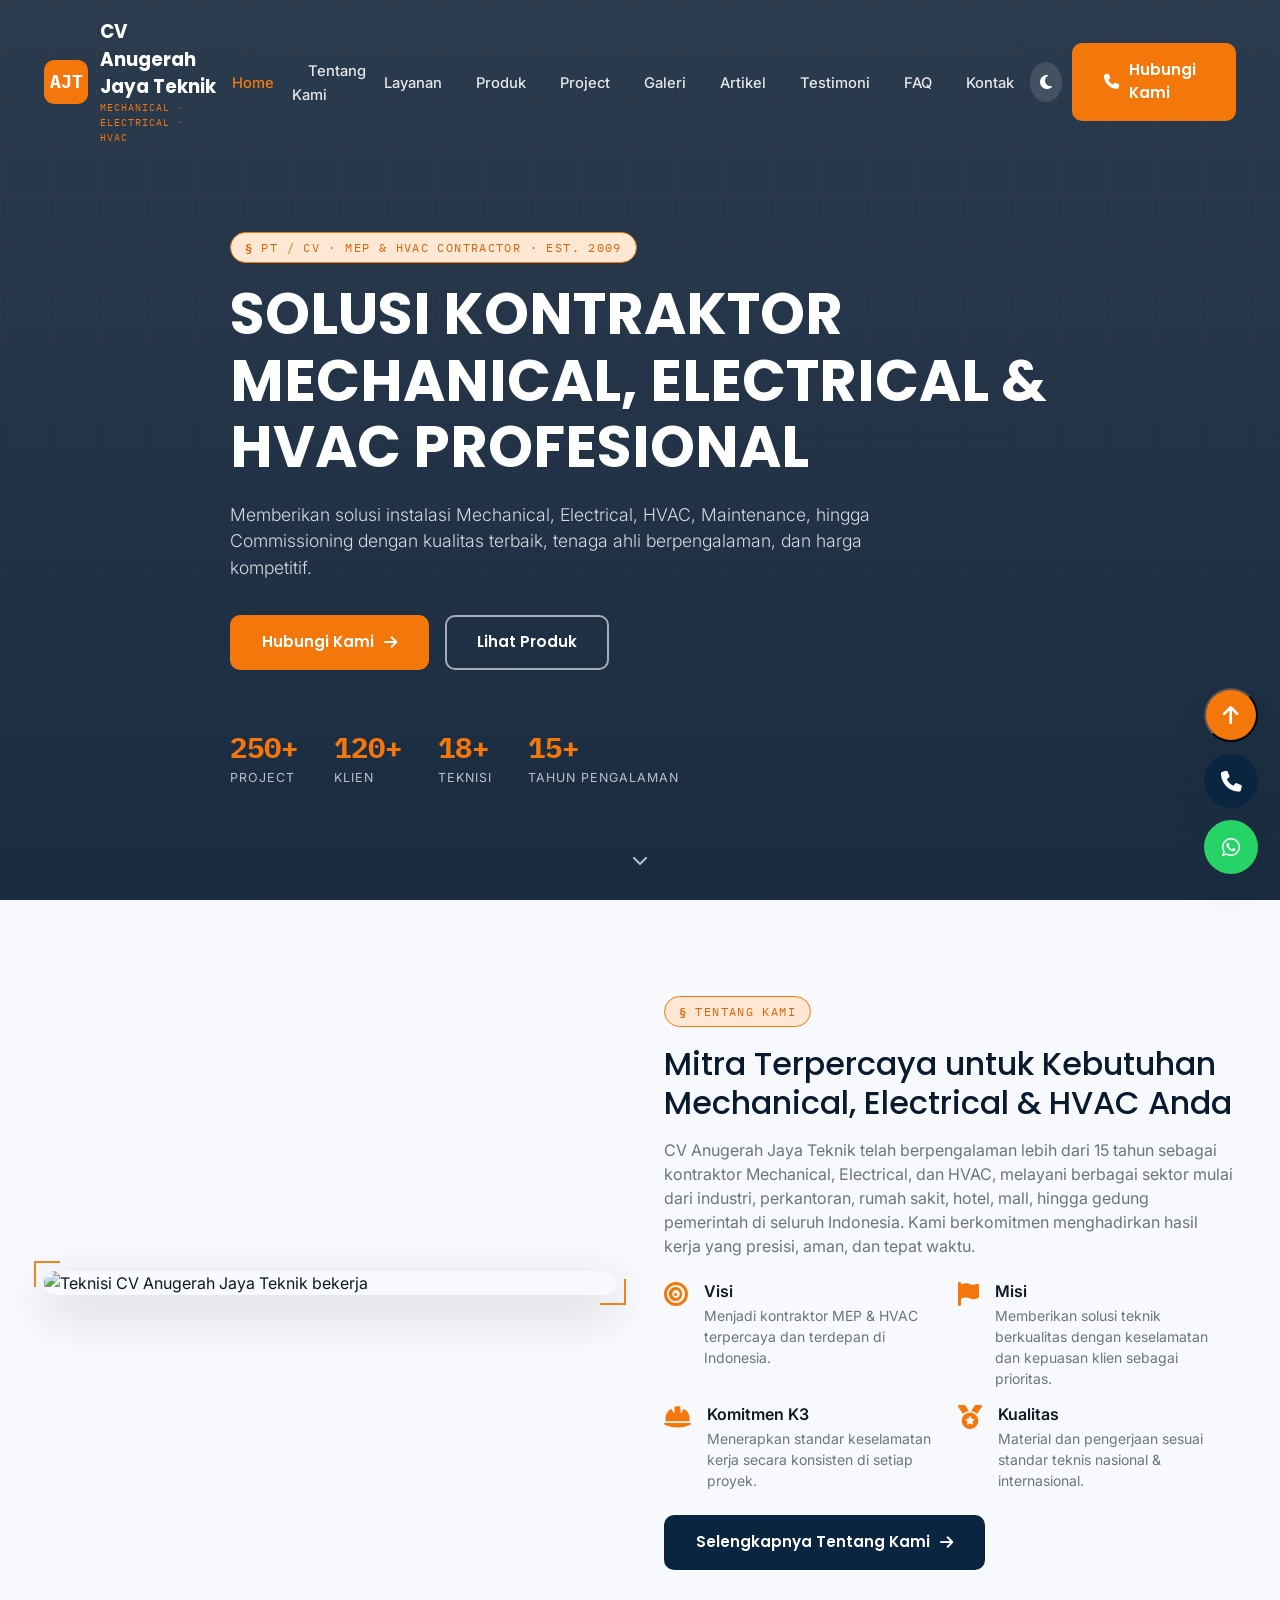
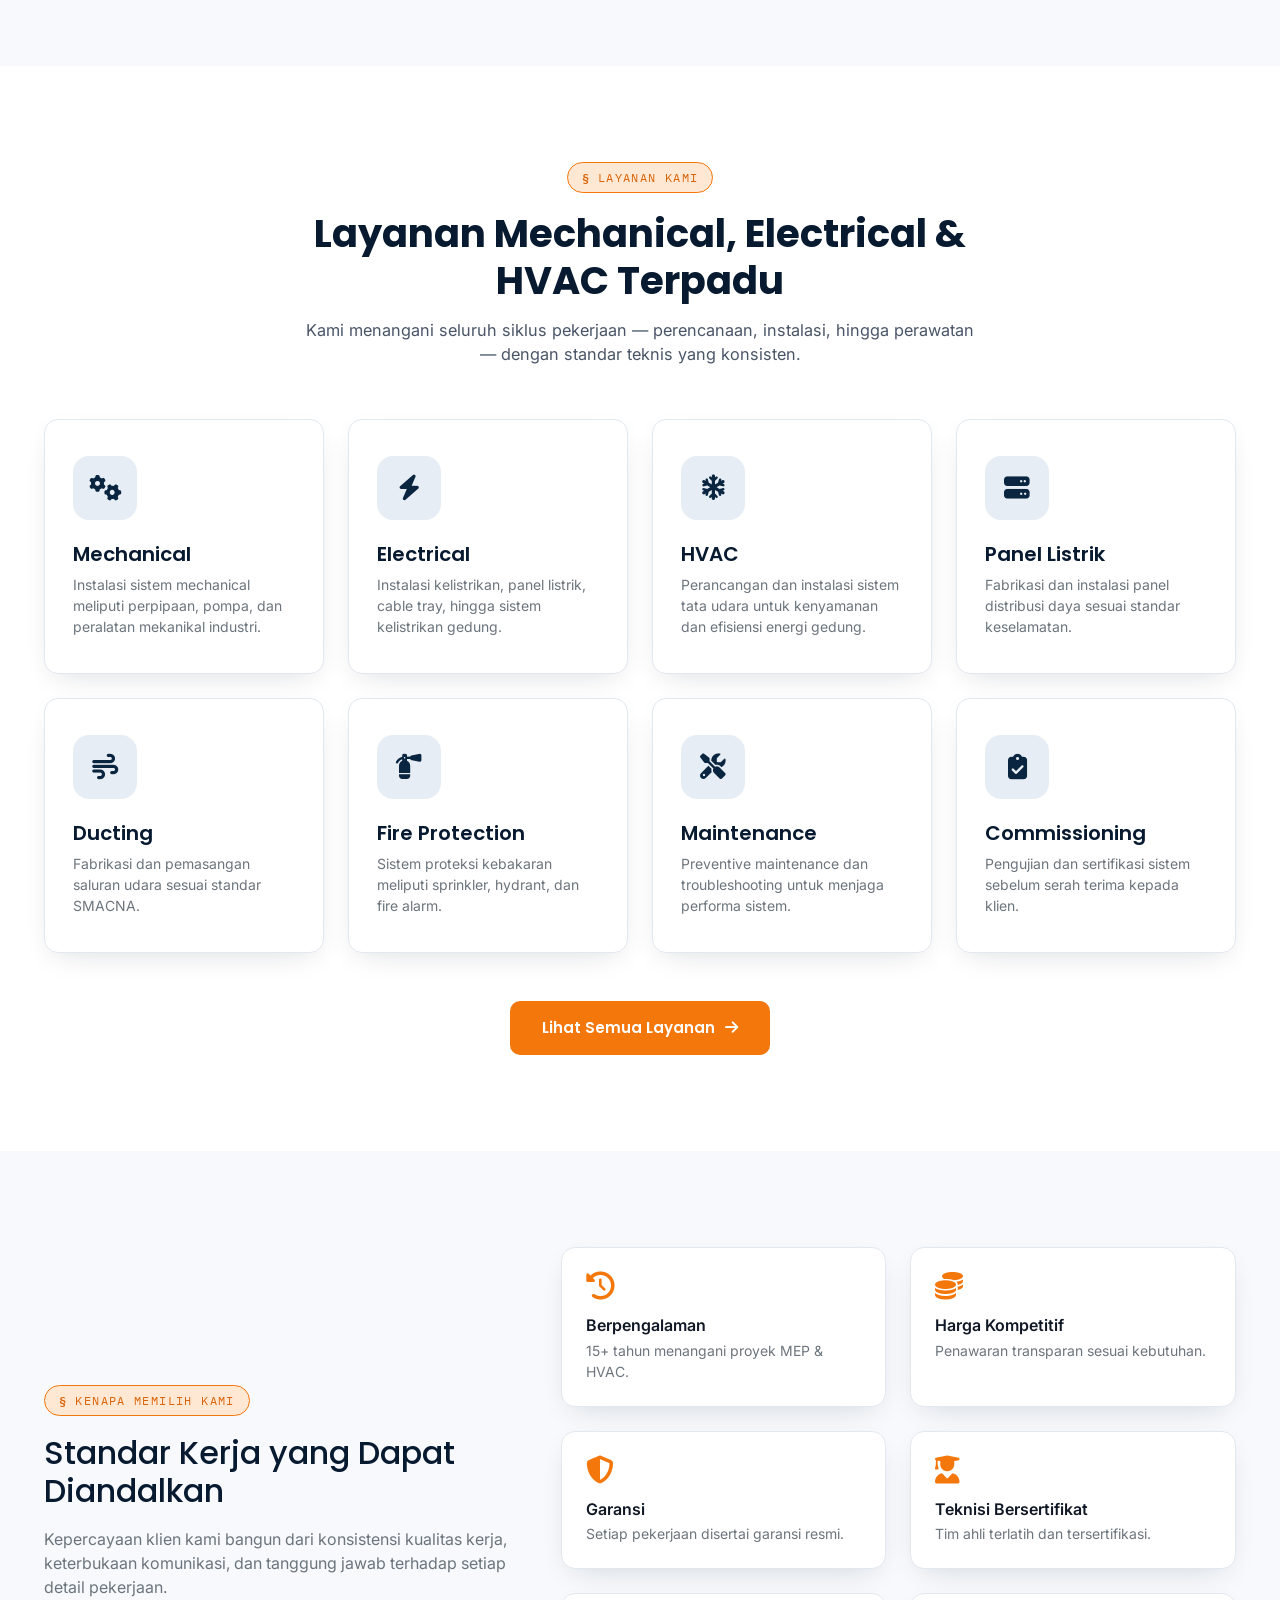
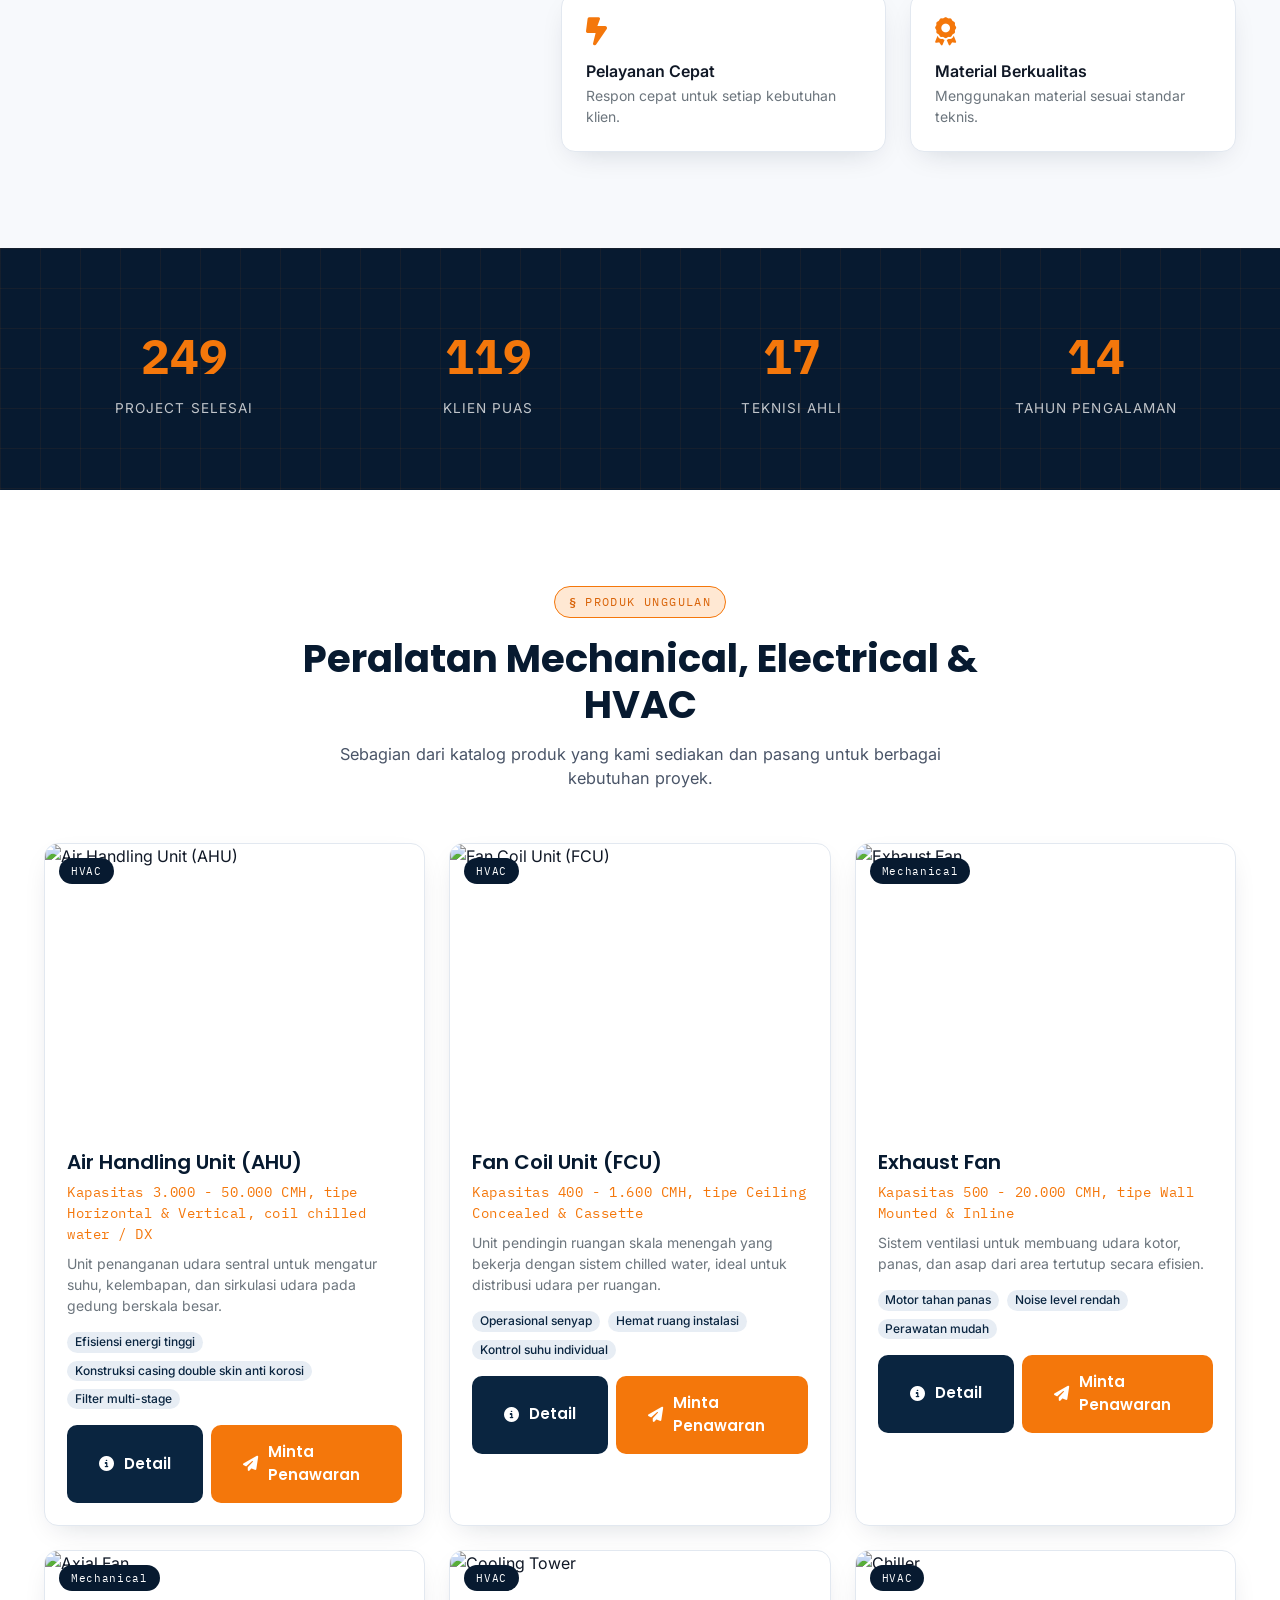
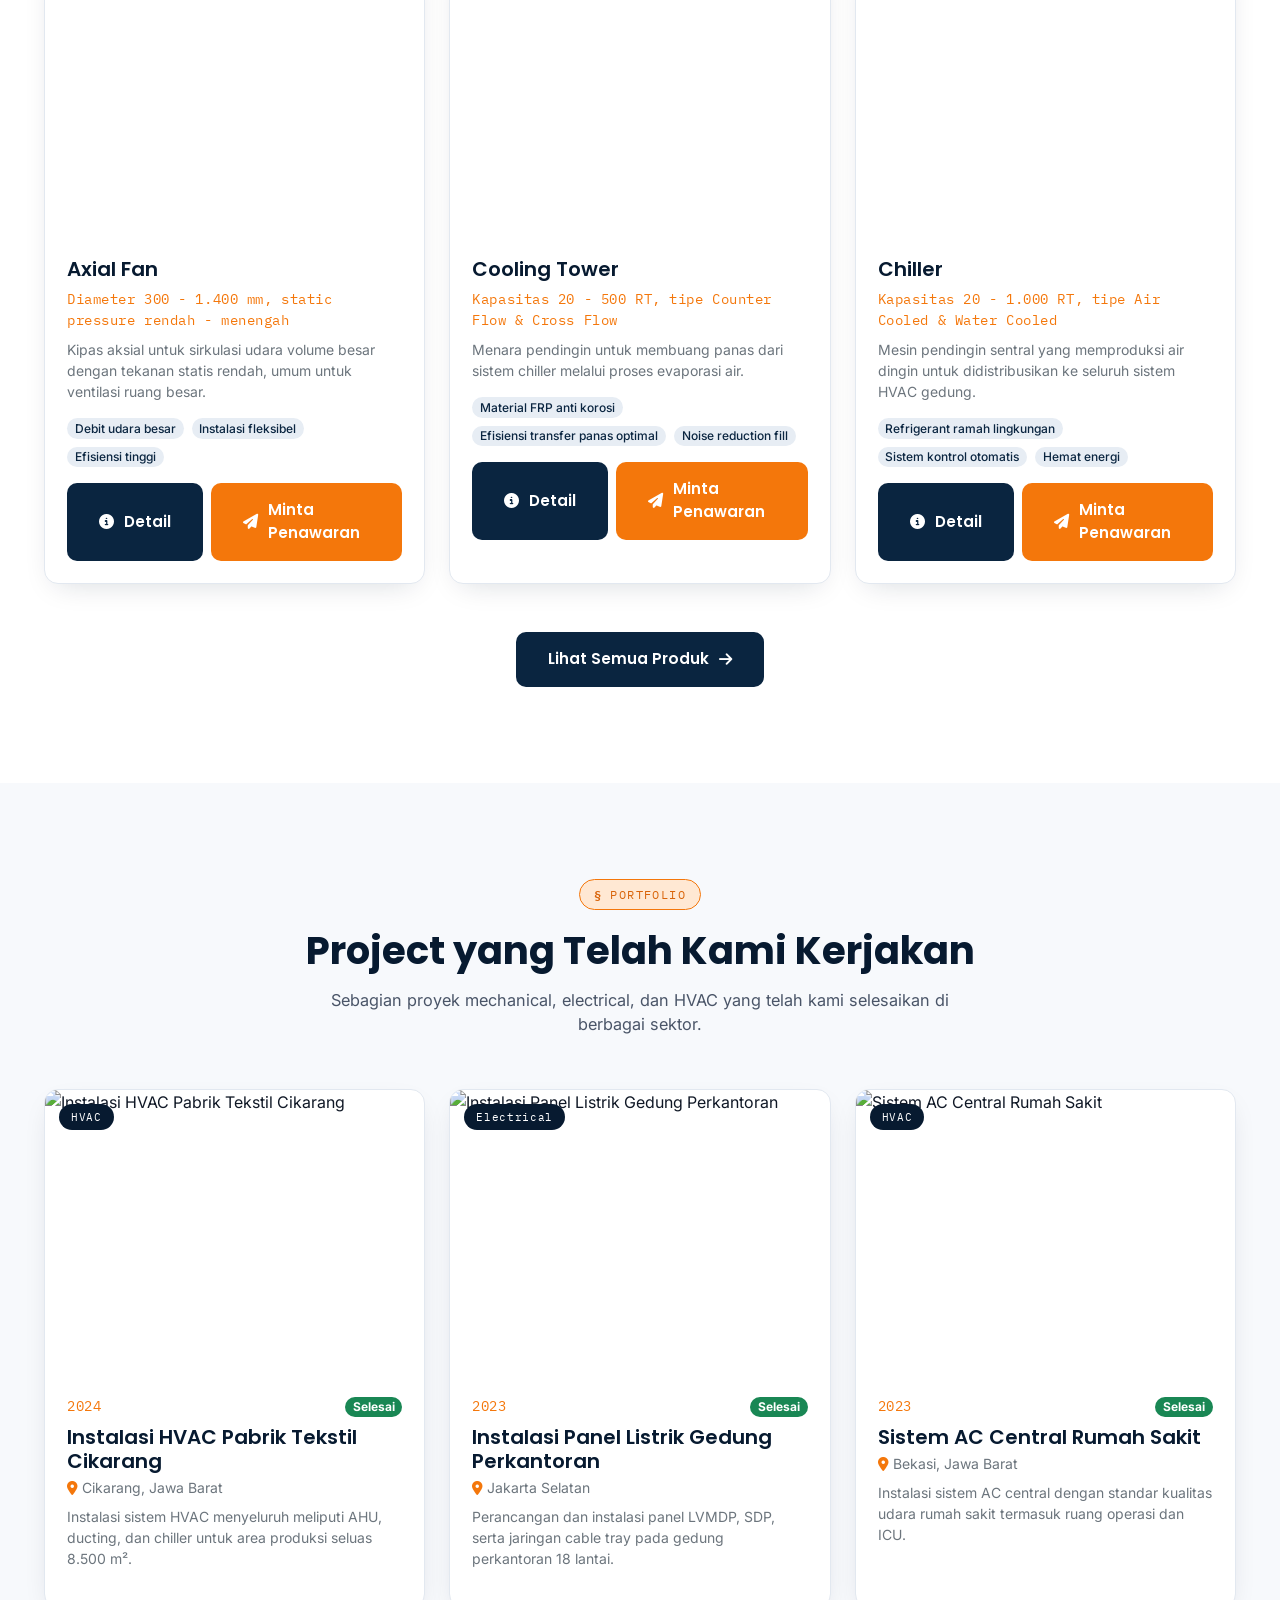
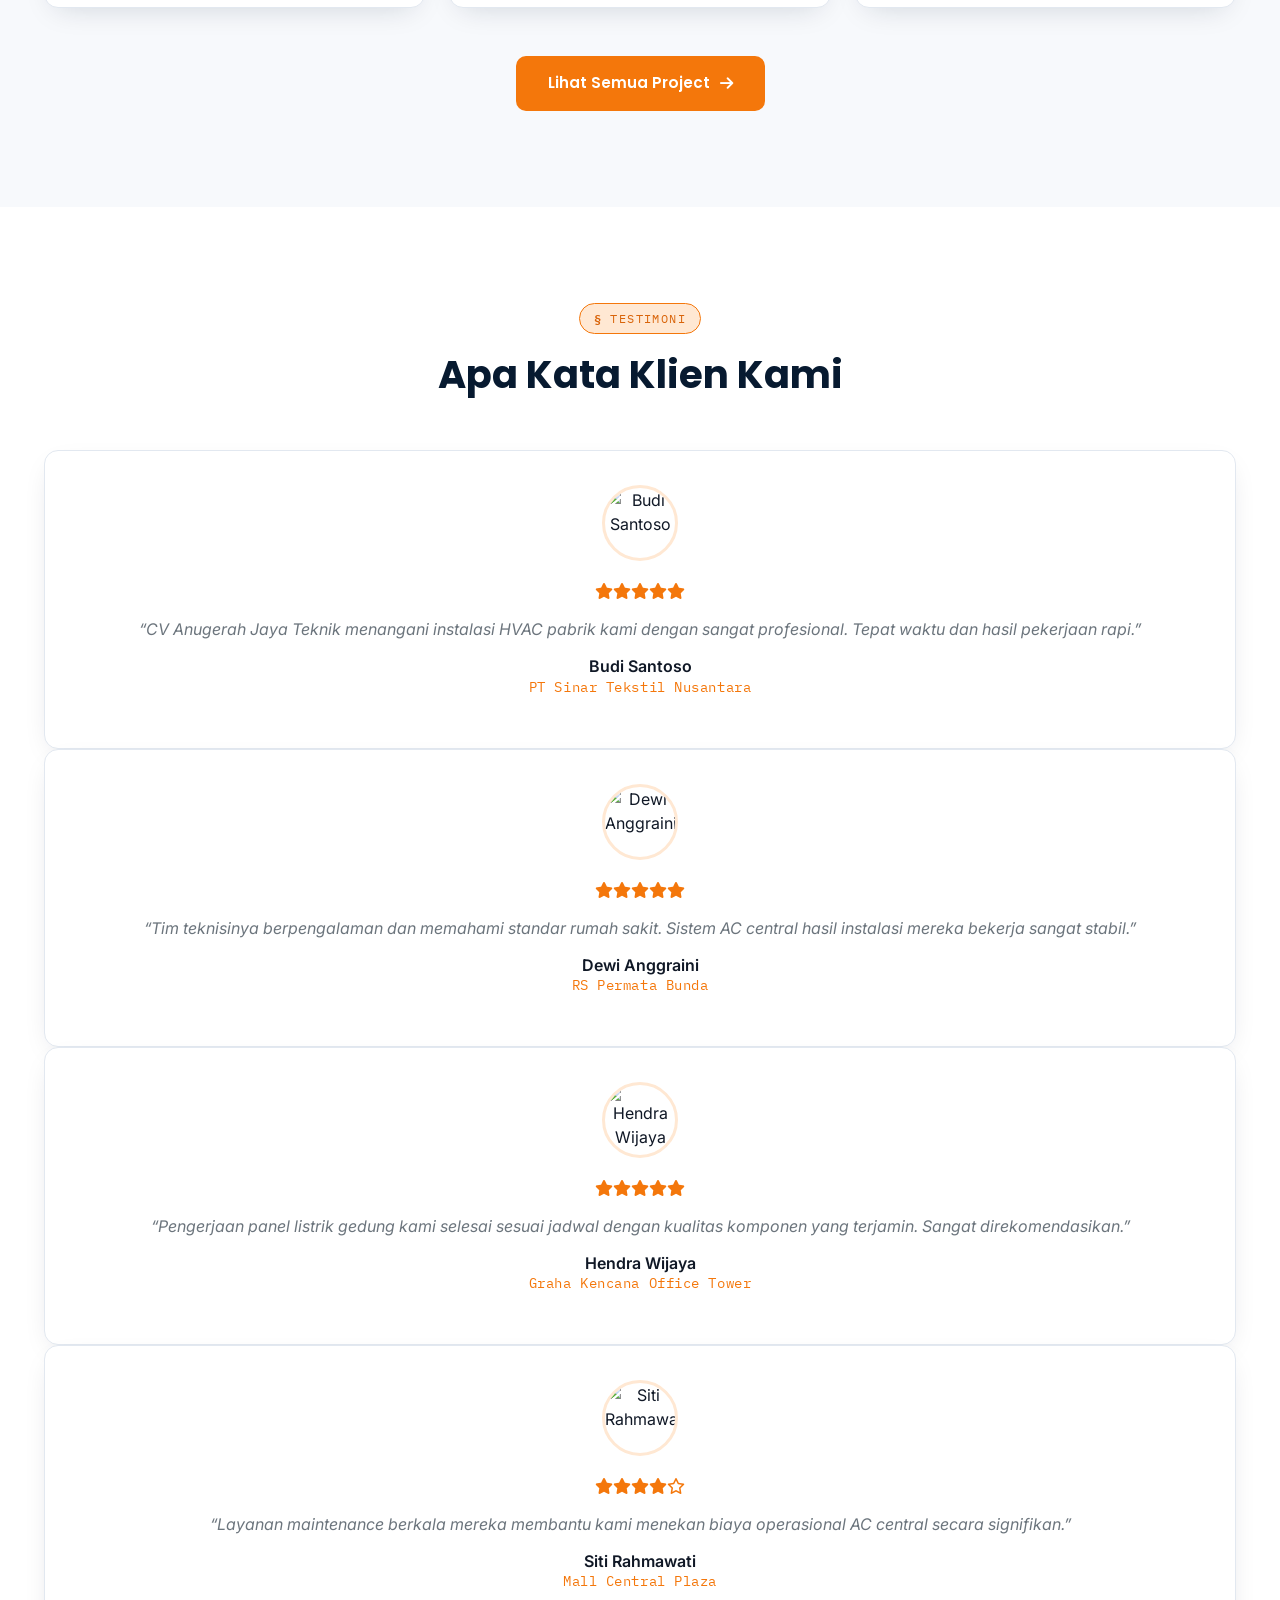
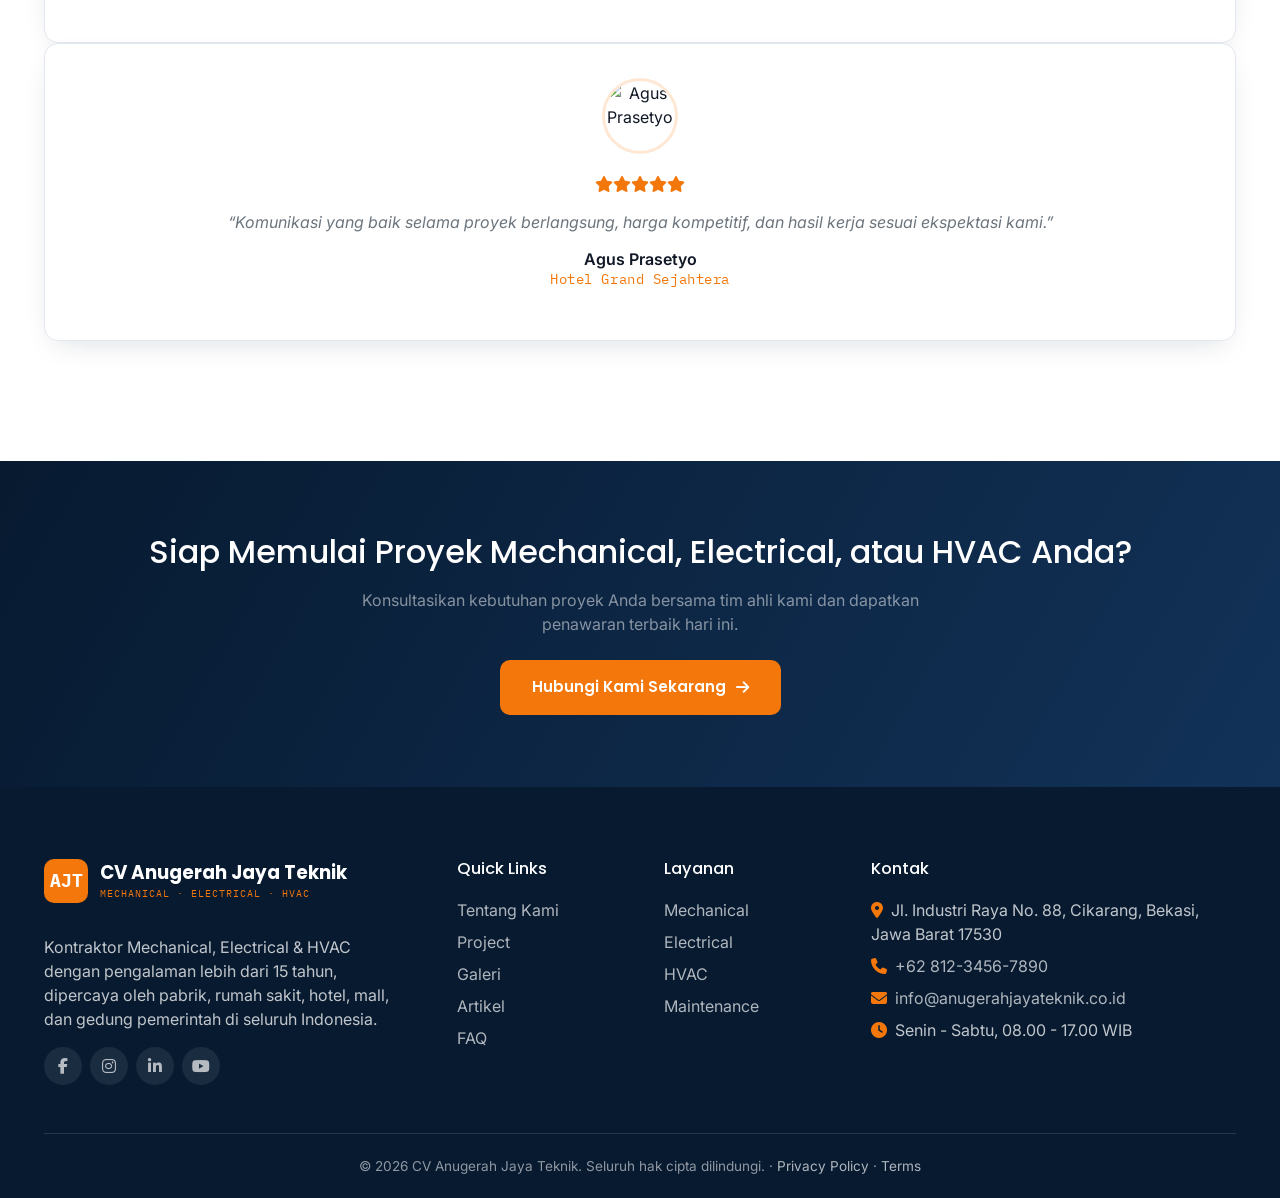
==== index.html @ 0c9dcf17 "Add files via upload" ====
<!DOCTYPE html>
<html lang="id">
<head>
<meta charset="UTF-8">
<meta name="viewport" content="width=device-width, initial-scale=1.0">
<title>CV Anugerah Jaya Teknik | Kontraktor Mechanical, Electrical &amp; HVAC Profesional</title>
<meta name="description" content="CV Anugerah Jaya Teknik adalah kontraktor Mechanical, Electrical, dan HVAC berpengalaman lebih dari 15 tahun, melayani pabrik, rumah sakit, hotel, mall, perkantoran, dan gedung pemerintah di seluruh Indonesia.">
<meta name="keywords" content="Kontraktor Mechanical, Kontraktor Electrical, Kontraktor HVAC, Jasa Mechanical Electrical, Kontraktor MEP, Kontraktor HVAC Indonesia, Kontraktor AC Central, Instalasi Mechanical Electrical, HVAC Contractor, Mechanical Contractor">
<meta name="author" content="CV Anugerah Jaya Teknik">
<link rel="canonical" href="https://anugerahjayateknik.co.id/index.html">

<!-- Open Graph -->
<meta property="og:type" content="website">
<meta property="og:title" content="CV Anugerah Jaya Teknik | Kontraktor Mechanical, Electrical & HVAC">
<meta property="og:description" content="Solusi instalasi Mechanical, Electrical, HVAC, Maintenance, hingga Commissioning dengan kualitas terbaik dan tenaga ahli berpengalaman.">
<meta property="og:image" content="https://images.unsplash.com/photo-1581091226825-a6a2a5aee158?auto=format&fit=crop&w=1200&q=80">
<meta property="og:url" content="https://anugerahjayateknik.co.id/index.html">
<meta property="og:locale" content="id_ID">
<meta name="twitter:card" content="summary_large_image">

<!-- Schema.org -->
<script type="application/ld+json">
{
  "@context": "https://schema.org",
  "@type": "GeneralContractor",
  "name": "CV Anugerah Jaya Teknik",
  "description": "Kontraktor Mechanical, Electrical, dan HVAC profesional di Indonesia.",
  "address": {
    "@type": "PostalAddress",
    "streetAddress": "Jl. Industri Raya No. 88",
    "addressLocality": "Cikarang, Bekasi",
    "addressRegion": "Jawa Barat",
    "postalCode": "17530",
    "addressCountry": "ID"
  },
  "telephone": "+62-812-3456-7890",
  "email": "info@anugerahjayateknik.co.id",
  "areaServed": "ID",
  "priceRange": "$$"
}
</script>

<link rel="icon" href="data:image/svg+xml,<svg xmlns=%22http://www.w3.org/2000/svg%22 viewBox=%220 0 100 100%22><rect width=%22100%22 height=%22100%22 rx=%2220%22 fill=%22%23071A30%22/><text x=%2250%22 y=%2265%22 font-size=%2244%22 fill=%22%23F4770B%22 text-anchor=%22middle%22 font-family=%22monospace%22 font-weight=%22bold%22>AJT</text></svg>">

<!-- Fonts -->
<link rel="preconnect" href="https://fonts.googleapis.com">
<link href="https://fonts.googleapis.com/css2?family=Poppins:wght@400;500;600;700;800&family=Inter:wght@400;500;600&family=IBM+Plex+Mono:wght@400;500;700&display=swap" rel="stylesheet">

<!-- Bootstrap 5 -->
<link href="https://cdnjs.cloudflare.com/ajax/libs/bootstrap/5.3.3/css/bootstrap.min.css" rel="stylesheet">
<!-- Font Awesome -->
<link href="https://cdnjs.cloudflare.com/ajax/libs/font-awesome/6.5.2/css/all.min.css" rel="stylesheet">
<!-- AOS -->
<link href="https://cdnjs.cloudflare.com/ajax/libs/aos/2.3.1/aos.css" rel="stylesheet">
<!-- Swiper -->
<link href="https://cdnjs.cloudflare.com/ajax/libs/Swiper/11.0.5/swiper-bundle.min.css" rel="stylesheet">

<link rel="stylesheet" href="assets/css/style.css">
</head>
<body>

<div id="loader"><div class="loader-mark">AJT</div></div>

<div id="site-header"></div>

<!-- ================= HERO ================= -->
<header class="hero">
  <div class="hero-grid-overlay"></div>
  <div class="container-ajt hero-content">
    <div class="spec-tag" data-aos="fade-up">PT / CV &middot; MEP &amp; HVAC CONTRACTOR &middot; EST. 2009</div>
    <h1 data-aos="fade-up" data-aos-delay="100">SOLUSI KONTRAKTOR MECHANICAL, ELECTRICAL &amp; HVAC PROFESIONAL</h1>
    <p class="lead" data-aos="fade-up" data-aos-delay="200">Memberikan solusi instalasi Mechanical, Electrical, HVAC, Maintenance, hingga Commissioning dengan kualitas terbaik, tenaga ahli berpengalaman, dan harga kompetitif.</p>
    <div class="d-flex flex-wrap gap-3" data-aos="fade-up" data-aos-delay="300">
      <a href="kontak.html" class="btn-ajt btn-ajt-primary">Hubungi Kami <i class="fa-solid fa-arrow-right"></i></a>
      <a href="produk.html" class="btn-ajt btn-ajt-outline">Lihat Produk</a>
    </div>
    <div class="hero-stats" data-aos="fade-up" data-aos-delay="400">
      <div><div class="stat-num">250+</div><div class="stat-label">Project</div></div>
      <div><div class="stat-num">120+</div><div class="stat-label">Klien</div></div>
      <div><div class="stat-num">18+</div><div class="stat-label">Teknisi</div></div>
      <div><div class="stat-num">15+</div><div class="stat-label">Tahun Pengalaman</div></div>
    </div>
  </div>
  <div class="scroll-cue"><i class="fa-solid fa-chevron-down"></i></div>
</header>

<!-- ================= TENTANG KAMI (RINGKAS) ================= -->
<section class="section" id="tentang">
  <div class="container-ajt">
    <div class="row align-items-center g-5">
      <div class="col-lg-6" data-aos="fade-right">
        <div class="blueprint-frame">
          <img src="https://images.unsplash.com/photo-1581092160562-40aa08e78837?auto=format&fit=crop&w=900&q=80" alt="Teknisi CV Anugerah Jaya Teknik bekerja" class="rounded-4 shadow-lg" loading="lazy">
        </div>
      </div>
      <div class="col-lg-6" data-aos="fade-left">
        <div class="spec-tag">Tentang Kami</div>
        <h2 class="mb-3">Mitra Terpercaya untuk Kebutuhan Mechanical, Electrical &amp; HVAC Anda</h2>
        <p class="text-secondary mb-4">CV Anugerah Jaya Teknik telah berpengalaman lebih dari 15 tahun sebagai kontraktor Mechanical, Electrical, dan HVAC, melayani berbagai sektor mulai dari industri, perkantoran, rumah sakit, hotel, mall, hingga gedung pemerintah di seluruh Indonesia. Kami berkomitmen menghadirkan hasil kerja yang presisi, aman, dan tepat waktu.</p>
        <div class="row g-3 mb-4">
          <div class="col-sm-6">
            <div class="d-flex gap-3">
              <i class="fa-solid fa-bullseye text-orange fs-4"></i>
              <div><h6 class="fw-semibold mb-1">Visi</h6><p class="small text-secondary mb-0">Menjadi kontraktor MEP &amp; HVAC terpercaya dan terdepan di Indonesia.</p></div>
            </div>
          </div>
          <div class="col-sm-6">
            <div class="d-flex gap-3">
              <i class="fa-solid fa-flag text-orange fs-4"></i>
              <div><h6 class="fw-semibold mb-1">Misi</h6><p class="small text-secondary mb-0">Memberikan solusi teknik berkualitas dengan keselamatan dan kepuasan klien sebagai prioritas.</p></div>
            </div>
          </div>
          <div class="col-sm-6">
            <div class="d-flex gap-3">
              <i class="fa-solid fa-hard-hat text-orange fs-4"></i>
              <div><h6 class="fw-semibold mb-1">Komitmen K3</h6><p class="small text-secondary mb-0">Menerapkan standar keselamatan kerja secara konsisten di setiap proyek.</p></div>
            </div>
          </div>
          <div class="col-sm-6">
            <div class="d-flex gap-3">
              <i class="fa-solid fa-medal text-orange fs-4"></i>
              <div><h6 class="fw-semibold mb-1">Kualitas</h6><p class="small text-secondary mb-0">Material dan pengerjaan sesuai standar teknis nasional &amp; internasional.</p></div>
            </div>
          </div>
        </div>
        <a href="tentang.html" class="btn-ajt btn-ajt-navy">Selengkapnya Tentang Kami <i class="fa-solid fa-arrow-right"></i></a>
      </div>
    </div>
  </div>
</section>

<!-- ================= LAYANAN ================= -->
<section class="section section-alt" id="layanan">
  <div class="container-ajt">
    <div class="sec-head center mx-auto" data-aos="fade-up">
      <div class="spec-tag">Layanan Kami</div>
      <h2>Layanan Mechanical, Electrical &amp; HVAC Terpadu</h2>
      <p>Kami menangani seluruh siklus pekerjaan — perencanaan, instalasi, hingga perawatan — dengan standar teknis yang konsisten.</p>
    </div>
    <div class="row g-4" id="layananGrid"></div>
    <div class="text-center mt-5" data-aos="fade-up">
      <a href="layanan.html" class="btn-ajt btn-ajt-primary">Lihat Semua Layanan <i class="fa-solid fa-arrow-right"></i></a>
    </div>
  </div>
</section>

<!-- ================= KENAPA MEMILIH KAMI ================= -->
<section class="section">
  <div class="container-ajt">
    <div class="row align-items-center g-5">
      <div class="col-lg-5" data-aos="fade-right">
        <div class="spec-tag">Kenapa Memilih Kami</div>
        <h2 class="mb-3">Standar Kerja yang Dapat Diandalkan</h2>
        <p class="text-secondary">Kepercayaan klien kami bangun dari konsistensi kualitas kerja, keterbukaan komunikasi, dan tanggung jawab terhadap setiap detail pekerjaan.</p>
      </div>
      <div class="col-lg-7">
        <div class="row g-4" id="whyUsGrid"></div>
      </div>
    </div>
  </div>
</section>

<!-- ================= STATISTIK ================= -->
<section class="stats-band py-5">
  <div class="container-ajt">
    <div class="row g-4 py-4">
      <div class="col-6 col-lg-3"><div class="stat-block" data-aos="fade-up"><div class="num"><span data-counter="250" data-suffix="+">0</span></div><div class="label">Project Selesai</div></div></div>
      <div class="col-6 col-lg-3"><div class="stat-block" data-aos="fade-up" data-aos-delay="100"><div class="num"><span data-counter="120" data-suffix="+">0</span></div><div class="label">Klien Puas</div></div></div>
      <div class="col-6 col-lg-3"><div class="stat-block" data-aos="fade-up" data-aos-delay="200"><div class="num"><span data-counter="18" data-suffix="+">0</span></div><div class="label">Teknisi Ahli</div></div></div>
      <div class="col-6 col-lg-3"><div class="stat-block" data-aos="fade-up" data-aos-delay="300"><div class="num"><span data-counter="15" data-suffix="+">0</span></div><div class="label">Tahun Pengalaman</div></div></div>
    </div>
  </div>
</section>

<!-- ================= PRODUK UNGGULAN ================= -->
<section class="section section-alt">
  <div class="container-ajt">
    <div class="sec-head center mx-auto" data-aos="fade-up">
      <div class="spec-tag">Produk Unggulan</div>
      <h2>Peralatan Mechanical, Electrical &amp; HVAC</h2>
      <p>Sebagian dari katalog produk yang kami sediakan dan pasang untuk berbagai kebutuhan proyek.</p>
    </div>
    <div class="row g-4" id="produkPreview"></div>
    <div class="text-center mt-5" data-aos="fade-up">
      <a href="produk.html" class="btn-ajt btn-ajt-navy">Lihat Semua Produk <i class="fa-solid fa-arrow-right"></i></a>
    </div>
  </div>
</section>

<!-- ================= PROJECT TERBARU ================= -->
<section class="section">
  <div class="container-ajt">
    <div class="sec-head center mx-auto" data-aos="fade-up">
      <div class="spec-tag">Portfolio</div>
      <h2>Project yang Telah Kami Kerjakan</h2>
      <p>Sebagian proyek mechanical, electrical, dan HVAC yang telah kami selesaikan di berbagai sektor.</p>
    </div>
    <div class="row g-4" id="projectPreview"></div>
    <div class="text-center mt-5" data-aos="fade-up">
      <a href="project.html" class="btn-ajt btn-ajt-primary">Lihat Semua Project <i class="fa-solid fa-arrow-right"></i></a>
    </div>
  </div>
</section>

<!-- ================= TESTIMONI ================= -->
<section class="section section-alt">
  <div class="container-ajt">
    <div class="sec-head center mx-auto" data-aos="fade-up">
      <div class="spec-tag">Testimoni</div>
      <h2>Apa Kata Klien Kami</h2>
    </div>
    <div class="swiper testi-swiper" data-aos="fade-up">
      <div class="swiper-wrapper" id="testiWrapper"></div>
      <div class="swiper-pagination mt-4 position-relative"></div>
    </div>
  </div>
</section>

<!-- ================= CTA ================= -->
<section class="py-5" style="background:linear-gradient(120deg,var(--navy-900),var(--navy-700));">
  <div class="container-ajt text-center py-4" data-aos="zoom-in">
    <h2 class="text-white mb-3">Siap Memulai Proyek Mechanical, Electrical, atau HVAC Anda?</h2>
    <p class="text-white-50 mb-4 mx-auto" style="max-width:640px;">Konsultasikan kebutuhan proyek Anda bersama tim ahli kami dan dapatkan penawaran terbaik hari ini.</p>
    <a href="kontak.html" class="btn-ajt btn-ajt-primary">Hubungi Kami Sekarang <i class="fa-solid fa-arrow-right"></i></a>
  </div>
</section>

<div id="site-footer"></div>
<div id="site-floating"></div>

<!-- ============ MODALS ============ -->
<div class="modal fade" id="produkModal" tabindex="-1">
  <div class="modal-dialog modal-dialog-centered modal-lg">
    <div class="modal-content" style="border-radius:18px;overflow:hidden;">
      <div class="modal-header"><h5 class="modal-title"></h5><button class="btn-close" data-bs-dismiss="modal"></button></div>
      <div class="modal-body">
        <img class="modal-img rounded-3 mb-3" style="width:100%;aspect-ratio:16/9;object-fit:cover;">
        <p class="text-mono small text-orange modal-spec"></p>
        <p class="modal-desc text-secondary"></p>
        <h6 class="fw-semibold mt-3">Keunggulan</h6>
        <ul class="modal-keunggulan"></ul>
        <h6 class="fw-semibold mt-3">Aplikasi</h6>
        <div class="modal-aplikasi"></div>
      </div>
      <div class="modal-footer"><a href="#" class="btn-ajt btn-ajt-primary modal-cta w-100 justify-content-center">Minta Penawaran</a></div>
    </div>
  </div>
</div>

<script src="https://cdnjs.cloudflare.com/ajax/libs/bootstrap/5.3.3/js/bootstrap.bundle.min.js"></script>
<script src="https://cdnjs.cloudflare.com/ajax/libs/aos/2.3.1/aos.js"></script>
<script src="https://cdnjs.cloudflare.com/ajax/libs/Swiper/11.0.5/swiper-bundle.min.js"></script>
<script src="assets/js/components.js"></script>
<script src="assets/js/data-loader.js"></script>
<script src="assets/js/main.js"></script>
<script>
  const layananList = [
    { icon: 'fa-gears', title: 'Mechanical', desc: 'Instalasi sistem mechanical meliputi perpipaan, pompa, dan peralatan mekanikal industri.' },
    { icon: 'fa-bolt', title: 'Electrical', desc: 'Instalasi kelistrikan, panel listrik, cable tray, hingga sistem kelistrikan gedung.' },
    { icon: 'fa-snowflake', title: 'HVAC', desc: 'Perancangan dan instalasi sistem tata udara untuk kenyamanan dan efisiensi energi gedung.' },
    { icon: 'fa-server', title: 'Panel Listrik', desc: 'Fabrikasi dan instalasi panel distribusi daya sesuai standar keselamatan.' },
    { icon: 'fa-wind', title: 'Ducting', desc: 'Fabrikasi dan pemasangan saluran udara sesuai standar SMACNA.' },
    { icon: 'fa-fire-extinguisher', title: 'Fire Protection', desc: 'Sistem proteksi kebakaran meliputi sprinkler, hydrant, dan fire alarm.' },
    { icon: 'fa-screwdriver-wrench', title: 'Maintenance', desc: 'Preventive maintenance dan troubleshooting untuk menjaga performa sistem.' },
    { icon: 'fa-clipboard-check', title: 'Commissioning', desc: 'Pengujian dan sertifikasi sistem sebelum serah terima kepada klien.' }
  ];
  document.getElementById('layananGrid').innerHTML = layananList.map((l,i) => `
    <div class="col-sm-6 col-lg-3">
      <div class="card-ajt service-card" data-aos="fade-up" data-aos-delay="${i*60}">
        <div class="service-icon"><i class="fa-solid ${l.icon}"></i></div>
        <h5 class="fw-semibold mb-2">${l.title}</h5>
        <p class="small text-secondary mb-0">${l.desc}</p>
      </div>
    </div>`).join('');

  const whyUsList = [
    { icon: 'fa-clock-rotate-left', title: 'Berpengalaman', desc: '15+ tahun menangani proyek MEP & HVAC.' },
    { icon: 'fa-coins', title: 'Harga Kompetitif', desc: 'Penawaran transparan sesuai kebutuhan.' },
    { icon: 'fa-shield-halved', title: 'Garansi', desc: 'Setiap pekerjaan disertai garansi resmi.' },
    { icon: 'fa-user-graduate', title: 'Teknisi Bersertifikat', desc: 'Tim ahli terlatih dan tersertifikasi.' },
    { icon: 'fa-bolt-lightning', title: 'Pelayanan Cepat', desc: 'Respon cepat untuk setiap kebutuhan klien.' },
    { icon: 'fa-award', title: 'Material Berkualitas', desc: 'Menggunakan material sesuai standar teknis.' }
  ];
  document.getElementById('whyUsGrid').innerHTML = whyUsList.map((w,i) => `
    <div class="col-sm-6">
      <div class="card-ajt p-4 h-100" data-aos="fade-up" data-aos-delay="${i*60}">
        <i class="fa-solid ${w.icon} text-orange fs-3 mb-3"></i>
        <h6 class="fw-semibold mb-1">${w.title}</h6>
        <p class="small text-secondary mb-0">${w.desc}</p>
      </div>
    </div>`).join('');

  AJT.renderProducts('produkPreview', { limit: 6 });
  AJT.renderProjects('projectPreview', { limit: 3 });
  AJT.renderTestimonials('testiWrapper');
</script>
</body>
</html>
---- assets/css/style.css ----
/* ==========================================================================
   CV ANUGERAH JAYA TEKNIK — DESIGN SYSTEM
   Palette : Navy #0A2540 / Deep Navy #071A30 / Orange #F4770B / White #FFFFFF
   Type    : Poppins (display) + Inter (body) + IBM Plex Mono (technical labels)
   Signature: Blueprint / schematic motif — corner brackets, dashed guide-lines,
              mono "spec tags" — evoking mechanical & electrical drawings.
   ========================================================================== */

:root{
  --navy-900:#071A30;
  --navy-800:#0A2540;
  --navy-700:#123258;
  --navy-100:#E7EDF4;
  --orange-500:#F4770B;
  --orange-600:#D9640A;
  --orange-100:#FFE8D3;
  --white:#FFFFFF;
  --off-white:#F7F9FC;
  --ink:#101826;
  --ink-soft:#4A5568;
  --line:#E2E8F0;

  --font-display:'Poppins',sans-serif;
  --font-body:'Inter',sans-serif;
  --font-mono:'IBM Plex Mono',monospace;

  --radius-sm:8px;
  --radius-md:14px;
  --radius-lg:22px;

  --shadow-soft:0 10px 30px -12px rgba(7,26,48,.18);
  --shadow-lift:0 24px 48px -18px rgba(7,26,48,.35);

  --container-max:1240px;
}

[data-theme="dark"]{
  --off-white:#0A121F;
  --white:#0F1B2E;
  --ink:#EDF1F7;
  --ink-soft:#A9B4C4;
  --line:#1E2C42;
  --navy-100:#132238;
}

*{box-sizing:border-box;}
html{scroll-behavior:smooth;}
body{
  font-family:var(--font-body);
  color:var(--ink);
  background:var(--off-white);
  overflow-x:hidden;
  transition:background .3s ease,color .3s ease;
}
h1,h2,h3,h4,h5,.font-display{font-family:var(--font-display);color:var(--navy-900);}
[data-theme="dark"] h1,[data-theme="dark"] h2,[data-theme="dark"] h3,[data-theme="dark"] h4,[data-theme="dark"] h5{color:#F2F6FB;}
.text-mono{font-family:var(--font-mono);letter-spacing:.04em;}
a{text-decoration:none;color:inherit;}
img{max-width:100%;display:block;}
.section{padding:96px 0;}
@media (max-width:768px){.section{padding:64px 0;}}
.container-ajt{max-width:var(--container-max);margin:0 auto;padding:0 24px;}

/* ---------- Eyebrow / spec-tag (signature element) ---------- */
.spec-tag{
  display:inline-flex;align-items:center;gap:8px;
  font-family:var(--font-mono);font-size:.72rem;letter-spacing:.12em;
  text-transform:uppercase;color:var(--orange-600);
  border:1px solid var(--orange-500);
  padding:6px 14px;border-radius:999px;
  background:var(--orange-100);
  margin-bottom:18px;
}
[data-theme="dark"] .spec-tag{background:rgba(244,119,11,.12);}
.spec-tag::before{content:'§';font-weight:700;}

/* ---------- Blueprint corner brackets ---------- */
.blueprint-frame{position:relative;}
.blueprint-frame::before,.blueprint-frame::after{
  content:'';position:absolute;width:26px;height:26px;
  border:2px solid var(--orange-500);opacity:.9;
}
.blueprint-frame::before{top:-10px;left:-10px;border-right:none;border-bottom:none;}
.blueprint-frame::after{bottom:-10px;right:-10px;border-left:none;border-top:none;}

/* ---------- Buttons ---------- */
.btn-ajt{
  font-family:var(--font-display);font-weight:600;font-size:.95rem;
  padding:14px 30px;border-radius:10px;display:inline-flex;align-items:center;gap:10px;
  transition:transform .25s ease,box-shadow .25s ease,background .25s ease,color .25s ease;
  border:2px solid transparent;
}
.btn-ajt-primary{background:var(--orange-500);color:#fff;}
.btn-ajt-primary:hover{background:var(--orange-600);transform:translateY(-3px);box-shadow:var(--shadow-lift);color:#fff;}
.btn-ajt-outline{border-color:rgba(255,255,255,.6);color:#fff;}
.btn-ajt-outline:hover{background:#fff;color:var(--navy-900);transform:translateY(-3px);}
.btn-ajt-navy{background:var(--navy-800);color:#fff;}
.btn-ajt-navy:hover{background:var(--navy-900);transform:translateY(-3px);box-shadow:var(--shadow-lift);color:#fff;}

/* ---------- Navbar ---------- */
.navbar-ajt{
  position:fixed;top:0;left:0;right:0;z-index:1000;
  padding:18px 0;transition:all .35s ease;
  background:transparent;
}
.navbar-ajt.scrolled{
  background:var(--white);
  box-shadow:var(--shadow-soft);
  padding:10px 0;
}
.navbar-ajt .nav-inner{display:flex;align-items:center;justify-content:space-between;}
.brand{display:flex;align-items:center;gap:12px;font-family:var(--font-display);font-weight:700;font-size:1.15rem;color:#fff;}
.navbar-ajt.scrolled .brand{color:var(--navy-900);}
.brand-mark{
  width:44px;height:44px;border-radius:10px;background:var(--orange-500);
  display:flex;align-items:center;justify-content:center;color:#fff;font-weight:800;font-family:var(--font-mono);
  flex-shrink:0;
}
.brand small{display:block;font-family:var(--font-mono);font-weight:400;font-size:.62rem;letter-spacing:.1em;color:var(--orange-500);}

.nav-links{display:flex;align-items:center;gap:2px;list-style:none;margin:0;padding:0;}
.nav-links a{
  padding:10px 16px;font-size:.92rem;font-weight:500;color:rgba(255,255,255,.88);
  border-radius:8px;transition:all .25s ease;position:relative;
}
.navbar-ajt.scrolled .nav-links a{color:var(--ink);}
.nav-links a:hover,.nav-links a.active{color:var(--orange-500);}
.nav-actions{display:flex;align-items:center;gap:10px;}
.icon-btn{
  width:40px;height:40px;border-radius:50%;display:flex;align-items:center;justify-content:center;
  background:rgba(255,255,255,.12);color:#fff;transition:all .25s ease;border:none;cursor:pointer;
}
.navbar-ajt.scrolled .icon-btn{background:var(--navy-100);color:var(--navy-800);}
.icon-btn:hover{background:var(--orange-500);color:#fff;}

/* ---------- Hero ---------- */
.hero{
  position:relative;min-height:100vh;display:flex;align-items:center;
  background:linear-gradient(180deg,rgba(7,26,48,.85),rgba(7,26,48,.92)),
    url('https://images.unsplash.com/photo-1581091226825-a6a2a5aee158?auto=format&fit=crop&w=1600&q=80') center/cover no-repeat;
  color:#fff;
}
.hero-grid-overlay{
  position:absolute;inset:0;
  background-image:linear-gradient(rgba(244,119,11,.08) 1px,transparent 1px),linear-gradient(90deg,rgba(244,119,11,.08) 1px,transparent 1px);
  background-size:48px 48px;
  mask-image:linear-gradient(180deg,rgba(0,0,0,.6),transparent 70%);
}
.hero-content{position:relative;z-index:2;padding-top:120px;}
.hero h1{
  color:#fff;font-size:clamp(2.1rem,4.6vw,3.6rem);font-weight:700;line-height:1.15;
  max-width:820px;
}
.hero p.lead{color:rgba(255,255,255,.82);font-size:1.1rem;max-width:640px;margin:22px 0 34px;}
.hero-stats{display:flex;gap:36px;margin-top:56px;flex-wrap:wrap;}
.hero-stats .stat-num{font-family:var(--font-mono);font-size:1.8rem;font-weight:700;color:var(--orange-500);}
.hero-stats .stat-label{font-size:.78rem;color:rgba(255,255,255,.7);text-transform:uppercase;letter-spacing:.08em;}
.scroll-cue{position:absolute;bottom:28px;left:50%;transform:translateX(-50%);z-index:2;color:rgba(255,255,255,.7);}
.scroll-cue i{animation:bounceDown 1.8s infinite;}
@keyframes bounceDown{0%,100%{transform:translateY(0);}50%{transform:translateY(8px);}}

/* ---------- Section headers ---------- */
.sec-head{max-width:680px;margin-bottom:52px;}
.sec-head.center{margin-left:auto;margin-right:auto;text-align:center;}
.sec-head h2{font-size:clamp(1.7rem,3vw,2.4rem);font-weight:700;margin-bottom:14px;}
.sec-head p{color:var(--ink-soft);font-size:1.02rem;}

/* ---------- Cards ---------- */
.card-ajt{
  background:var(--white);border-radius:var(--radius-md);
  box-shadow:var(--shadow-soft);border:1px solid var(--line);
  transition:transform .35s ease,box-shadow .35s ease;overflow:hidden;height:100%;
}
.card-ajt:hover{transform:translateY(-8px);box-shadow:var(--shadow-lift);}

.service-card{padding:36px 28px;}
.service-icon{
  width:64px;height:64px;border-radius:16px;background:var(--navy-100);
  display:flex;align-items:center;justify-content:center;font-size:1.6rem;color:var(--navy-800);
  margin-bottom:22px;transition:all .3s ease;
}
.service-card:hover .service-icon{background:var(--orange-500);color:#fff;transform:rotate(-6deg) scale(1.05);}

/* ---------- Glass panel ---------- */
.glass-panel{
  background:rgba(255,255,255,.08);
  backdrop-filter:blur(14px);-webkit-backdrop-filter:blur(14px);
  border:1px solid rgba(255,255,255,.18);
  border-radius:var(--radius-lg);
}

/* ---------- Product / Project cards ---------- */
.product-card .img-wrap{position:relative;aspect-ratio:4/3;overflow:hidden;}
.product-card .img-wrap img{width:100%;height:100%;object-fit:cover;transition:transform .5s ease;}
.product-card:hover .img-wrap img{transform:scale(1.08);}
.badge-cat{
  position:absolute;top:14px;left:14px;background:var(--navy-900);color:#fff;
  font-family:var(--font-mono);font-size:.68rem;padding:5px 12px;border-radius:999px;letter-spacing:.06em;
}
.product-card .body{padding:22px;}

/* ---------- Stats / counter section ---------- */
.stats-band{background:var(--navy-900);color:#fff;position:relative;overflow:hidden;}
.stats-band::before{
  content:'';position:absolute;inset:0;
  background-image:linear-gradient(rgba(244,119,11,.06) 1px,transparent 1px),linear-gradient(90deg,rgba(244,119,11,.06) 1px,transparent 1px);
  background-size:40px 40px;
}
.stat-block{position:relative;z-index:1;text-align:center;}
.stat-block .num{font-family:var(--font-mono);font-weight:700;font-size:clamp(2.2rem,4vw,3rem);color:var(--orange-500);}
.stat-block .label{font-size:.85rem;text-transform:uppercase;letter-spacing:.08em;color:rgba(255,255,255,.75);margin-top:6px;}

/* ---------- Testimonial ---------- */
.testi-card{padding:34px;text-align:center;}
.testi-avatar{width:76px;height:76px;border-radius:50%;object-fit:cover;margin:0 auto 18px;border:3px solid var(--orange-100);}
.stars{color:var(--orange-500);margin-bottom:14px;}

/* ---------- FAQ accordion ---------- */
.accordion-ajt .accordion-item{border:1px solid var(--line);border-radius:var(--radius-sm)!important;margin-bottom:12px;overflow:hidden;background:var(--white);}
.accordion-ajt .accordion-button{font-family:var(--font-display);font-weight:600;color:var(--navy-900);background:var(--white);}
.accordion-ajt .accordion-button:not(.collapsed){color:var(--orange-600);background:var(--orange-100);}
.accordion-ajt .accordion-button:focus{box-shadow:none;}

/* ---------- Footer ---------- */
.footer-ajt{background:var(--navy-900);color:rgba(255,255,255,.75);padding:72px 0 0;}
.footer-ajt h5{color:#fff;font-family:var(--font-display);margin-bottom:20px;font-size:1.02rem;}
.footer-ajt a{color:rgba(255,255,255,.68);transition:color .2s;}
.footer-ajt a:hover{color:var(--orange-500);}
.footer-bottom{border-top:1px solid rgba(255,255,255,.12);margin-top:48px;padding:22px 0;font-size:.85rem;text-align:center;color:rgba(255,255,255,.55);}
.social-circle{
  width:38px;height:38px;border-radius:50%;background:rgba(255,255,255,.08);
  display:flex;align-items:center;justify-content:center;transition:all .25s ease;
}
.social-circle:hover{background:var(--orange-500);color:#fff;}

/* ---------- Floating actions ---------- */
.floating-actions{position:fixed;right:22px;bottom:26px;z-index:999;display:flex;flex-direction:column;gap:12px;}
.fab{
  width:54px;height:54px;border-radius:50%;display:flex;align-items:center;justify-content:center;
  box-shadow:var(--shadow-lift);font-size:1.3rem;color:#fff;transition:transform .25s ease;
}
.fab:hover{transform:scale(1.1);}
.fab-wa{background:#25D366;}
.fab-call{background:var(--navy-800);}
.fab-top{background:var(--orange-500);opacity:0;pointer-events:none;transition:opacity .3s ease,transform .25s ease;}
.fab-top.show{opacity:1;pointer-events:auto;}

/* ---------- Breadcrumb / page header (inner pages) ---------- */
.page-header{
  background:linear-gradient(120deg,var(--navy-900),var(--navy-700));
  color:#fff;padding:170px 0 70px;position:relative;overflow:hidden;
}
.page-header::before{
  content:'';position:absolute;inset:0;
  background-image:linear-gradient(rgba(244,119,11,.07) 1px,transparent 1px),linear-gradient(90deg,rgba(244,119,11,.07) 1px,transparent 1px);
  background-size:44px 44px;
}
.page-header .breadcrumb-ajt{position:relative;z-index:1;font-family:var(--font-mono);font-size:.8rem;color:rgba(255,255,255,.7);}
.page-header .breadcrumb-ajt a{color:rgba(255,255,255,.85);}
.page-header h1{position:relative;z-index:1;color:#fff;font-size:clamp(1.8rem,3.4vw,2.6rem);margin-top:10px;}

/* ---------- Filter buttons ---------- */
.filter-bar{display:flex;flex-wrap:wrap;gap:10px;margin-bottom:40px;}
.filter-btn{
  padding:9px 20px;border-radius:999px;border:1px solid var(--line);background:var(--white);
  font-size:.86rem;font-weight:500;color:var(--ink-soft);transition:all .2s ease;cursor:pointer;
}
.filter-btn.active,.filter-btn:hover{background:var(--navy-800);color:#fff;border-color:var(--navy-800);}

/* ---------- Utility reveal (fallback if AOS unavailable) ---------- */
.reveal{opacity:0;transform:translateY(24px);transition:opacity .7s ease,transform .7s ease;}
.reveal.in{opacity:1;transform:translateY(0);}

/* ---------- Forms ---------- */
.form-ajt .form-control,.form-ajt .form-select{
  border-radius:10px;border:1px solid var(--line);padding:13px 16px;background:var(--white);color:var(--ink);
}
.form-ajt .form-control:focus,.form-ajt .form-select:focus{
  border-color:var(--orange-500);box-shadow:0 0 0 4px rgba(244,119,11,.12);
}
.form-ajt label{font-weight:600;font-size:.86rem;margin-bottom:6px;color:var(--navy-800);}
[data-theme="dark"] .form-ajt label{color:#EDF1F7;}

/* ---------- Misc ---------- */
.divider-dash{border:none;border-top:2px dashed var(--line);margin:0;}
.text-orange{color:var(--orange-500)!important;}
.bg-navy{background:var(--navy-900)!important;}
.section-alt{background:var(--white);}
[data-theme="dark"] .section-alt{background:#0D1727;}

/* Loading screen */
#loader{
  position:fixed;inset:0;z-index:9999;background:var(--navy-900);
  display:flex;align-items:center;justify-content:center;transition:opacity .5s ease,visibility .5s ease;
}
#loader.hide{opacity:0;visibility:hidden;}
.loader-mark{
  width:64px;height:64px;border-radius:14px;background:var(--orange-500);
  display:flex;align-items:center;justify-content:center;color:#fff;font-family:var(--font-mono);font-weight:800;
  animation:pulseLoader 1.1s ease-in-out infinite;
}
@keyframes pulseLoader{0%,100%{transform:scale(1);opacity:1;}50%{transform:scale(.86);opacity:.6;}}

@media (max-width:991px){
  .nav-links{display:none;}
}
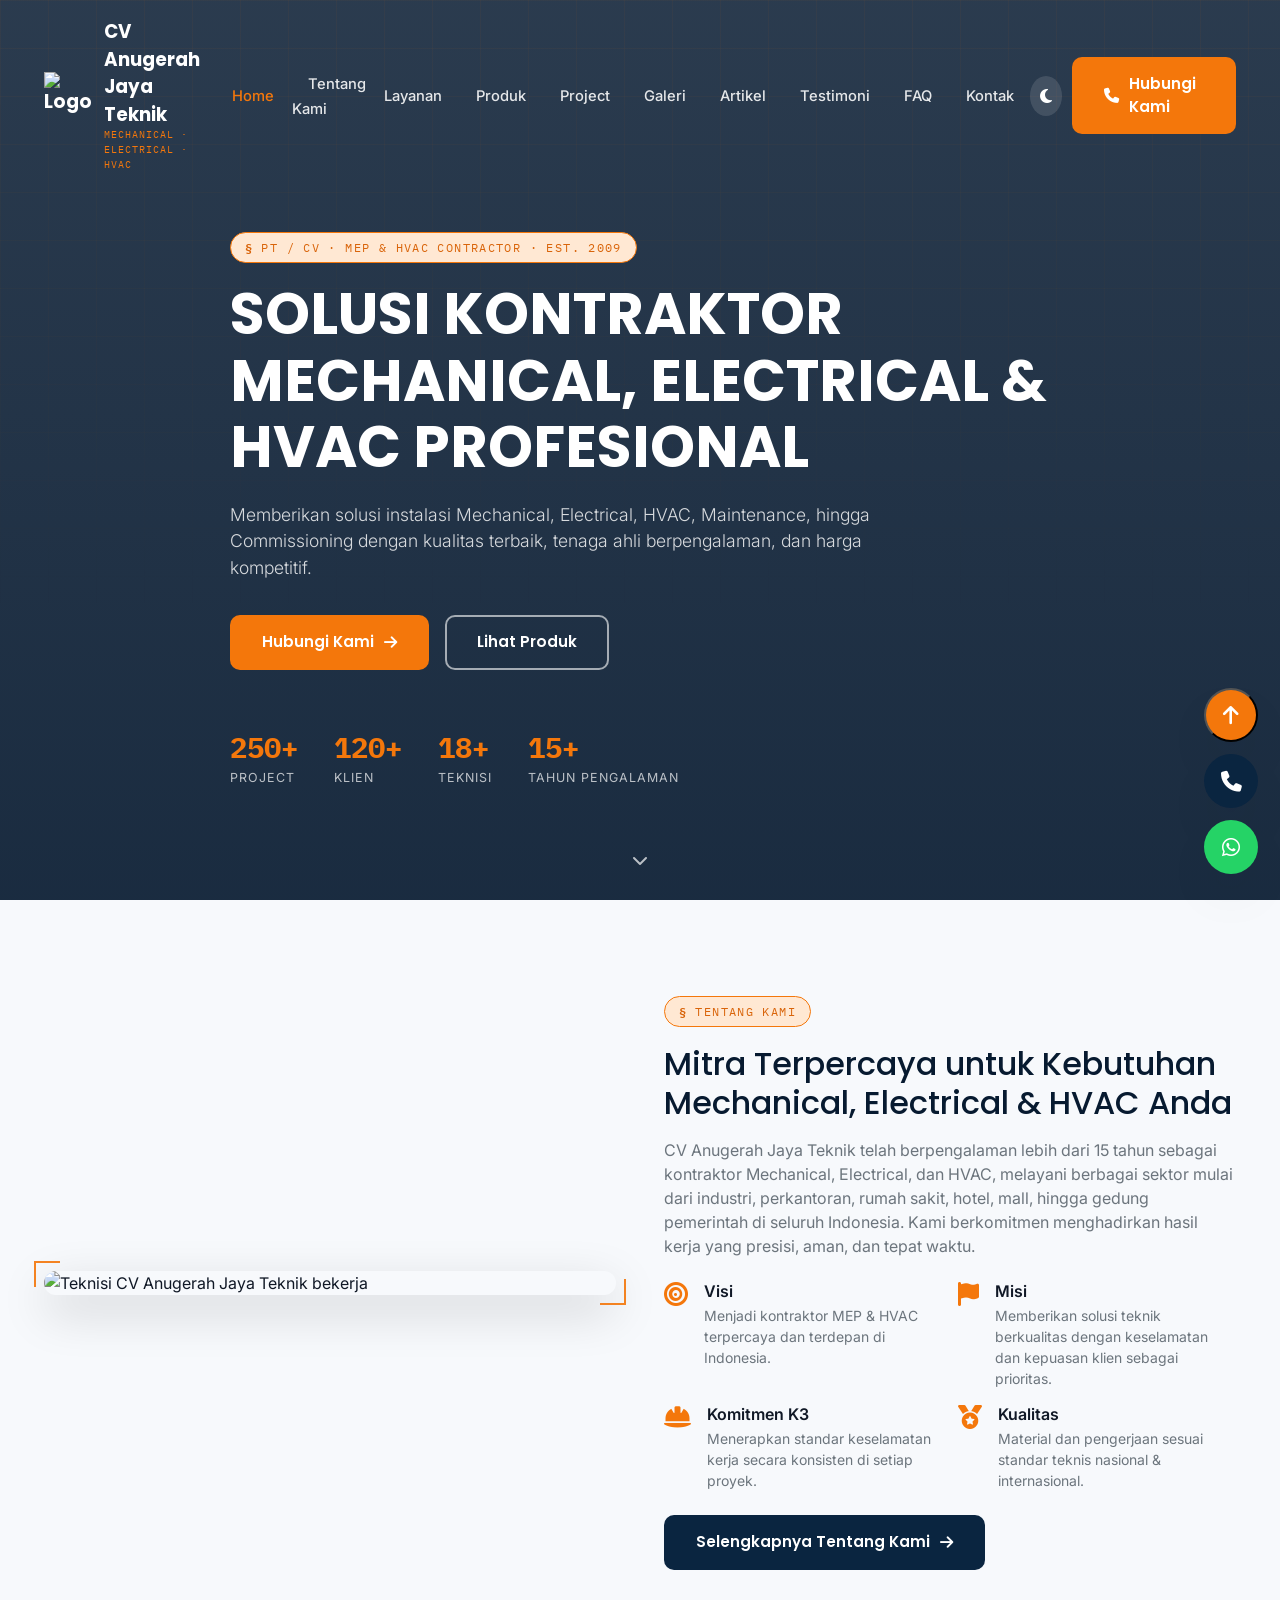
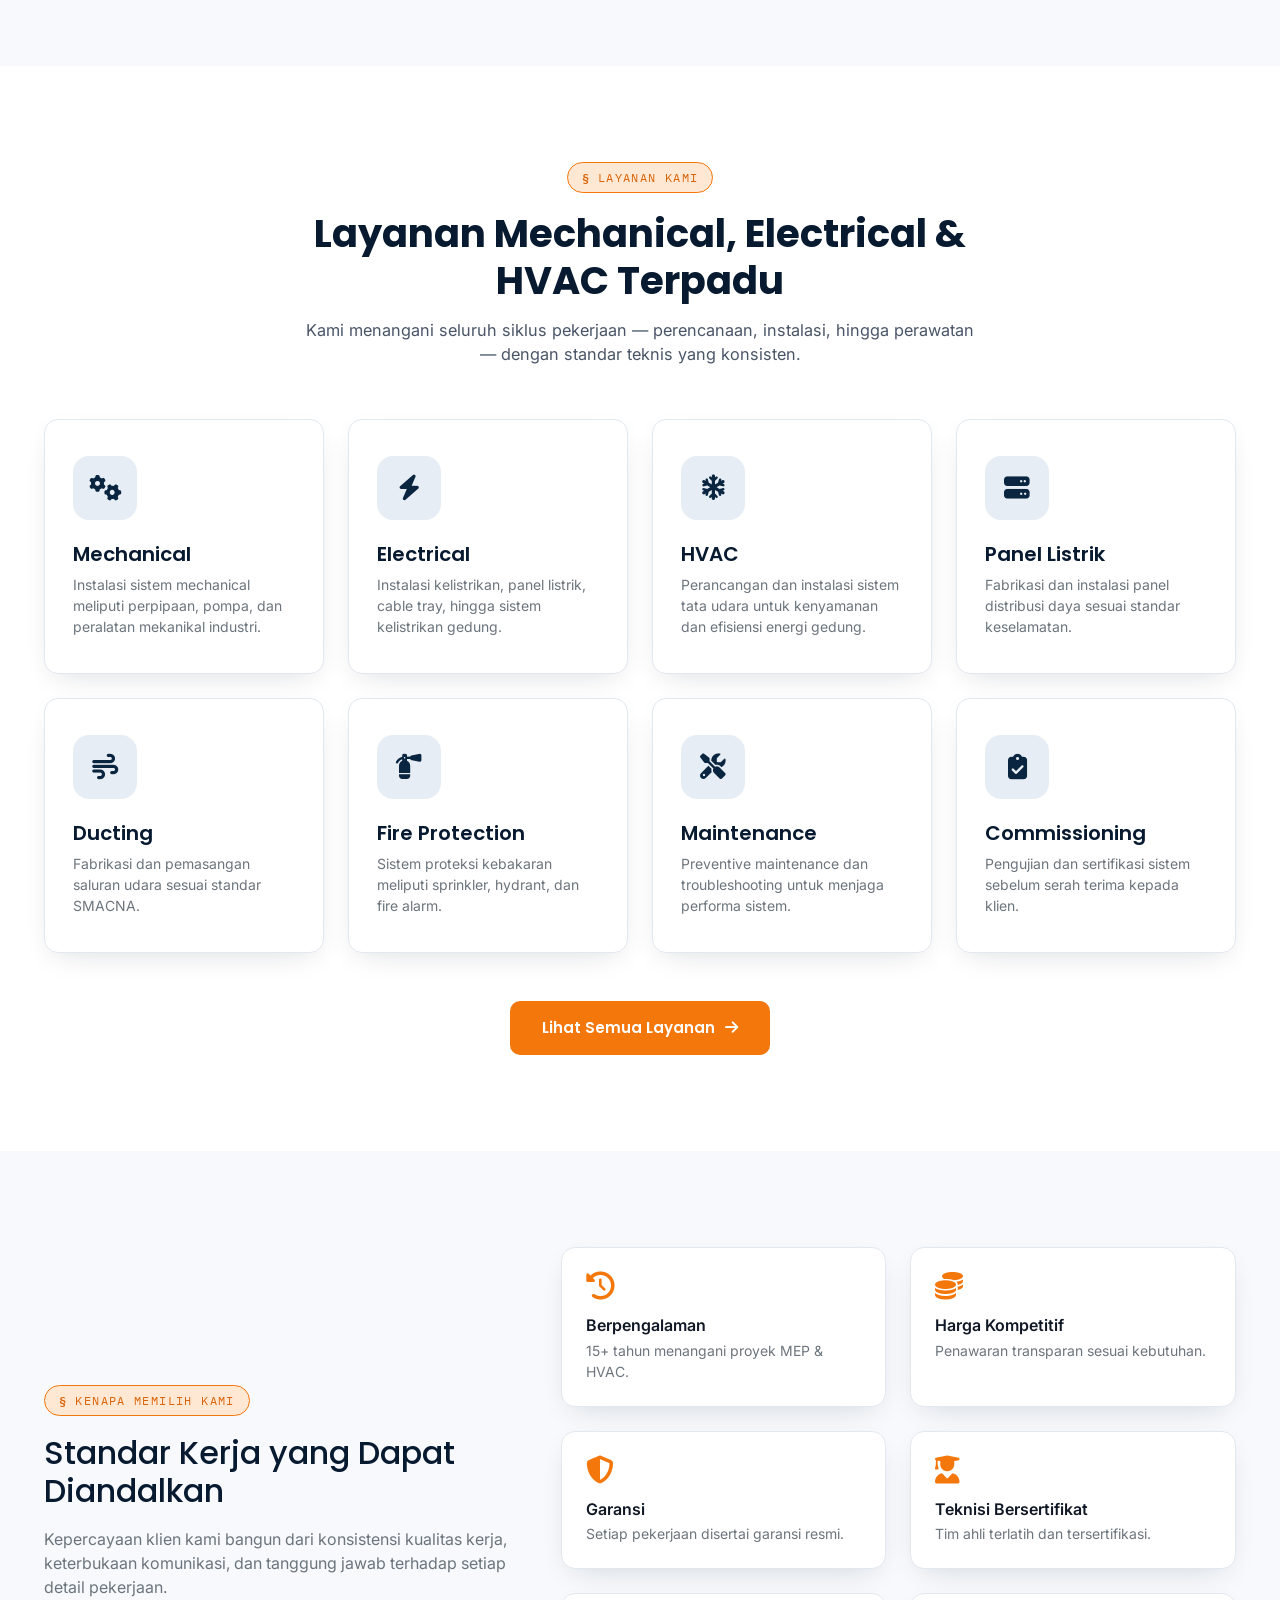
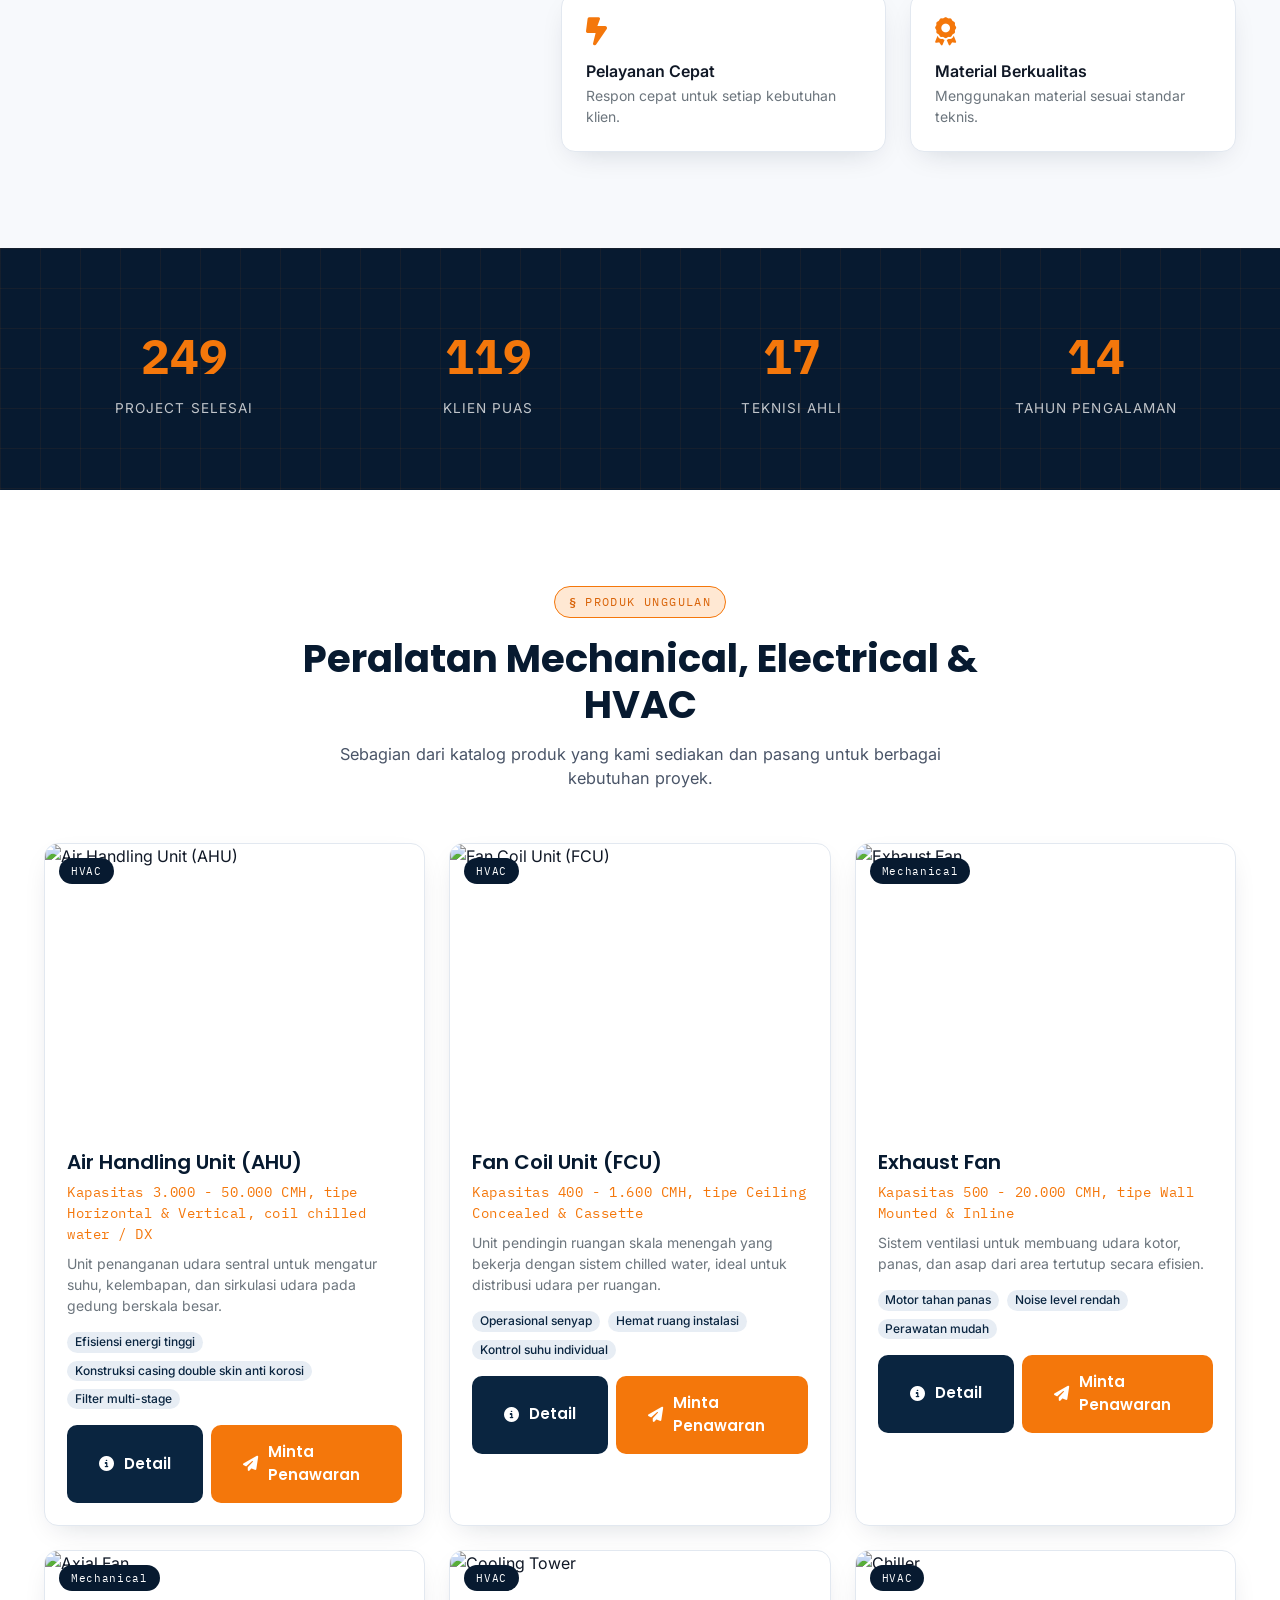
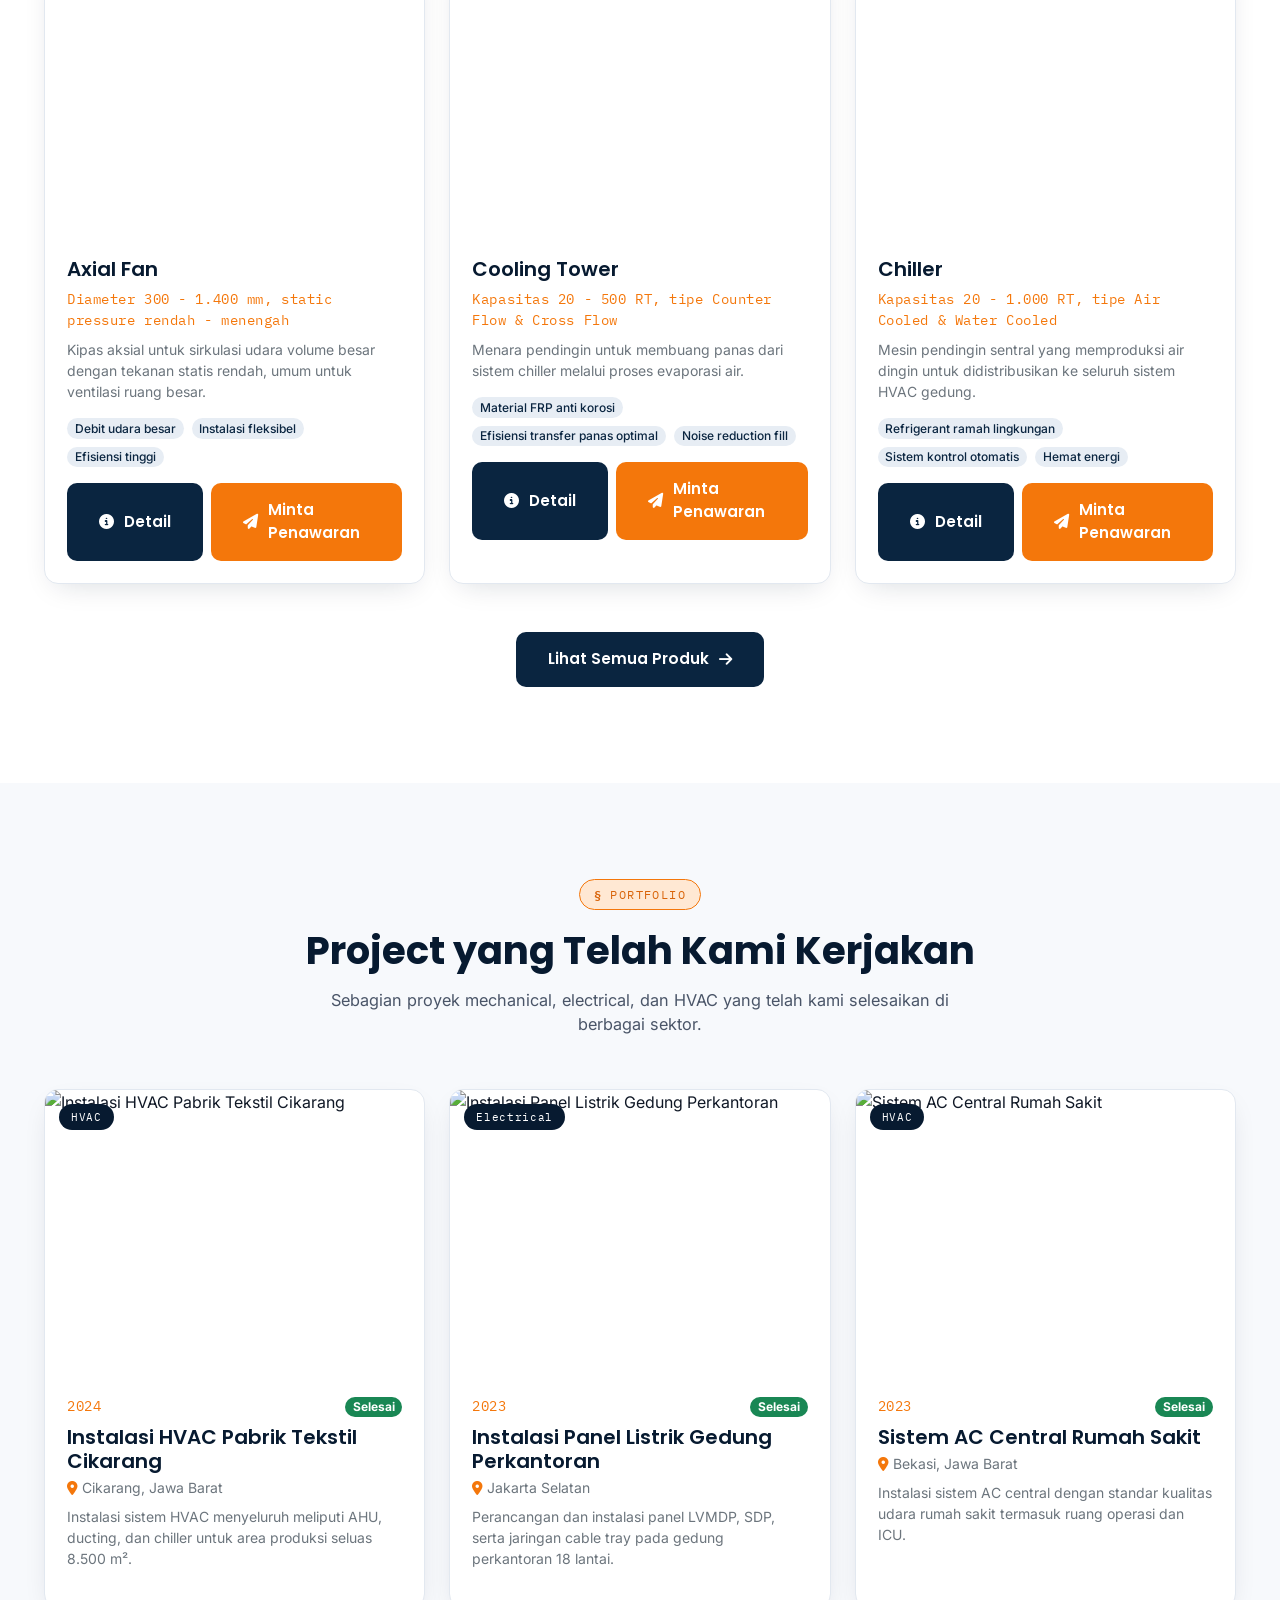
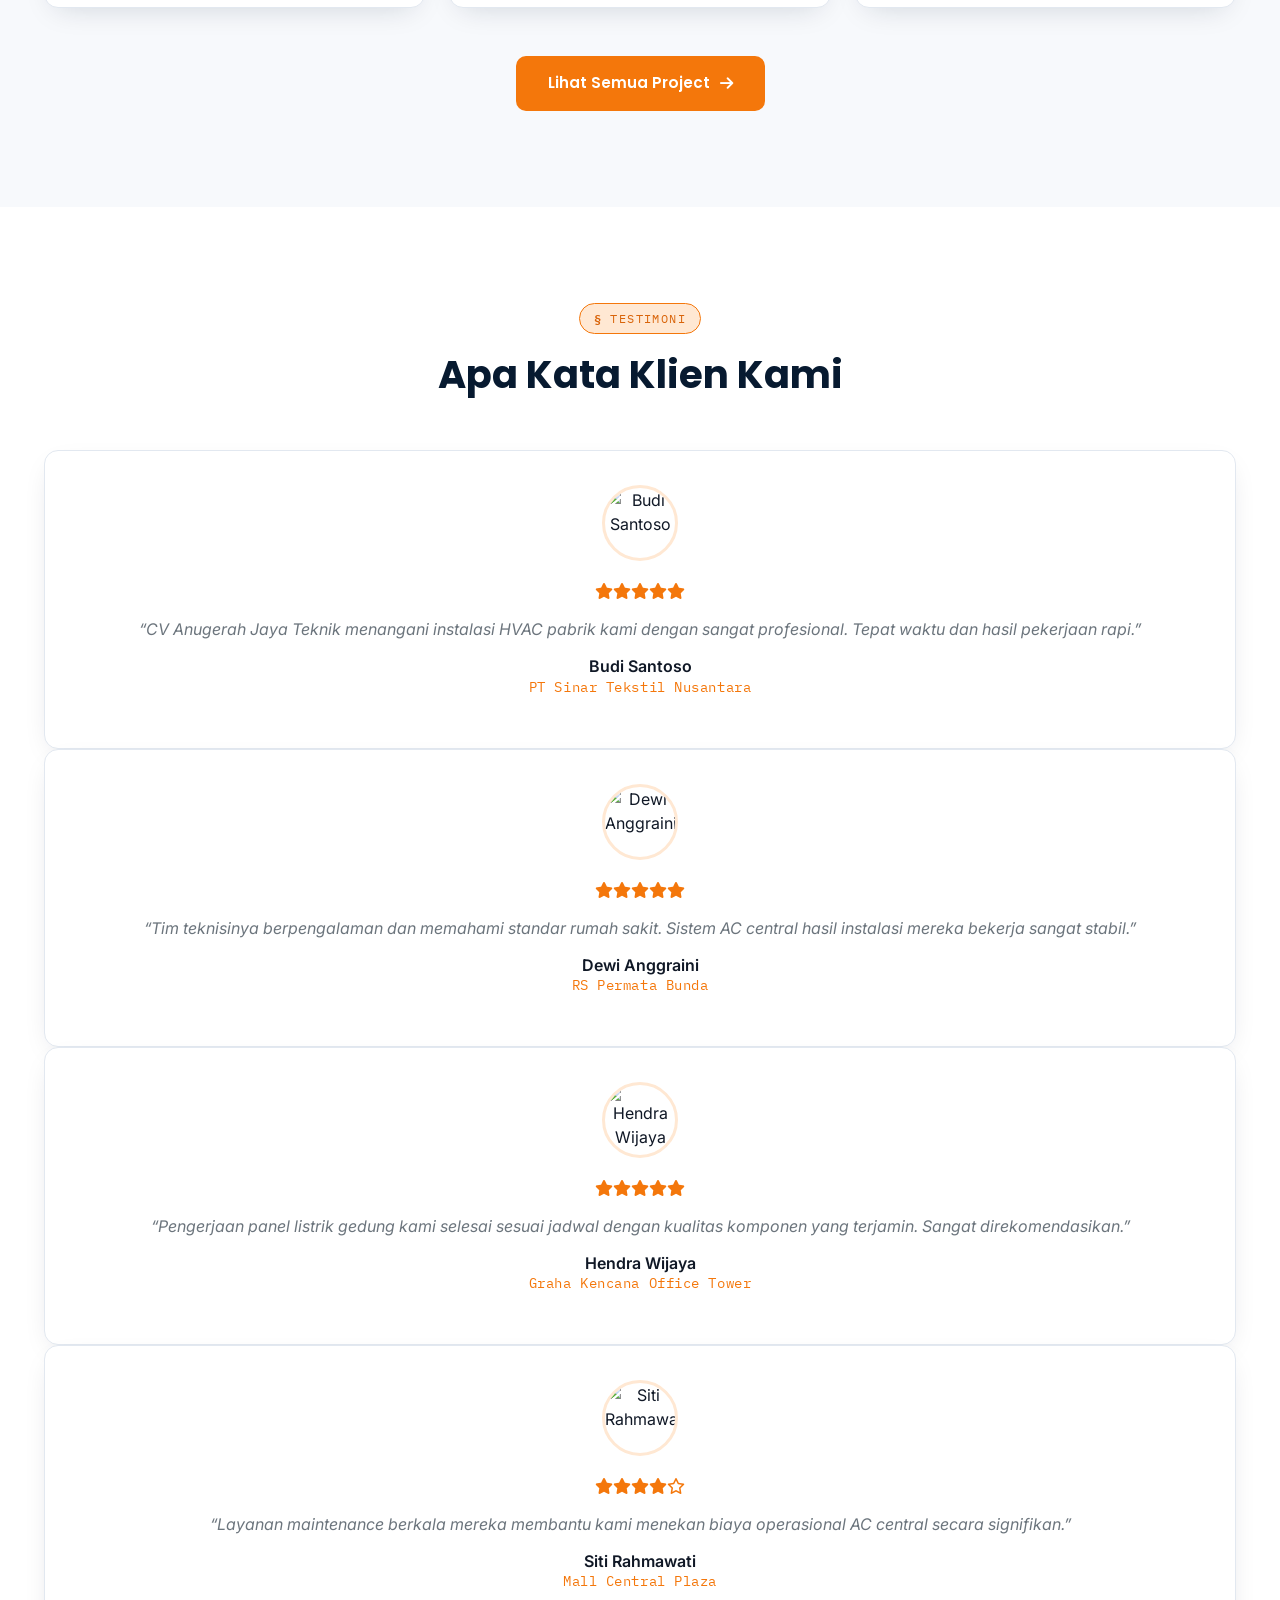
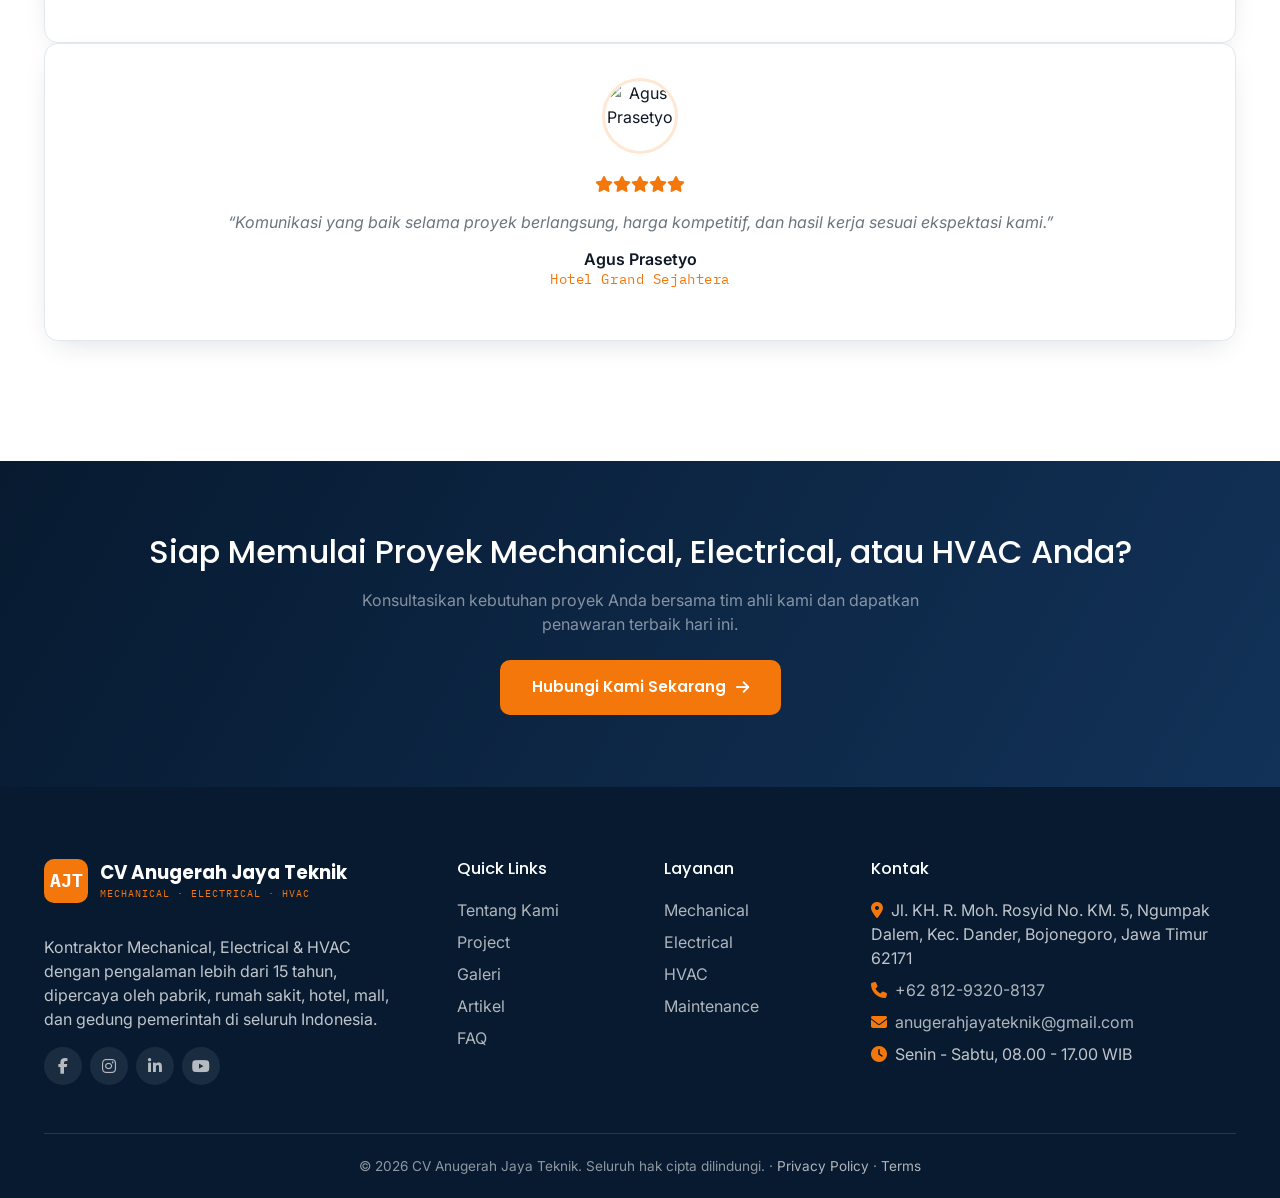
==== commit 4b9f2360: "Update index.html" ====
--- a/index.html
+++ b/index.html
@@ -40,7 +40,7 @@
 }
 </script>
 
-<link rel="icon" href="data:image/svg+xml,<svg xmlns=%22http://www.w3.org/2000/svg%22 viewBox=%220 0 100 100%22><rect width=%22100%22 height=%22100%22 rx=%2220%22 fill=%22%23071A30%22/><text x=%2250%22 y=%2265%22 font-size=%2244%22 fill=%22%23F4770B%22 text-anchor=%22middle%22 font-family=%22monospace%22 font-weight=%22bold%22>AJT</text></svg>">
+<link rel="icon" href="assets/img/favicon-32.png" type="image/png">
 
 <!-- Fonts -->
 <link rel="preconnect" href="https://fonts.googleapis.com">
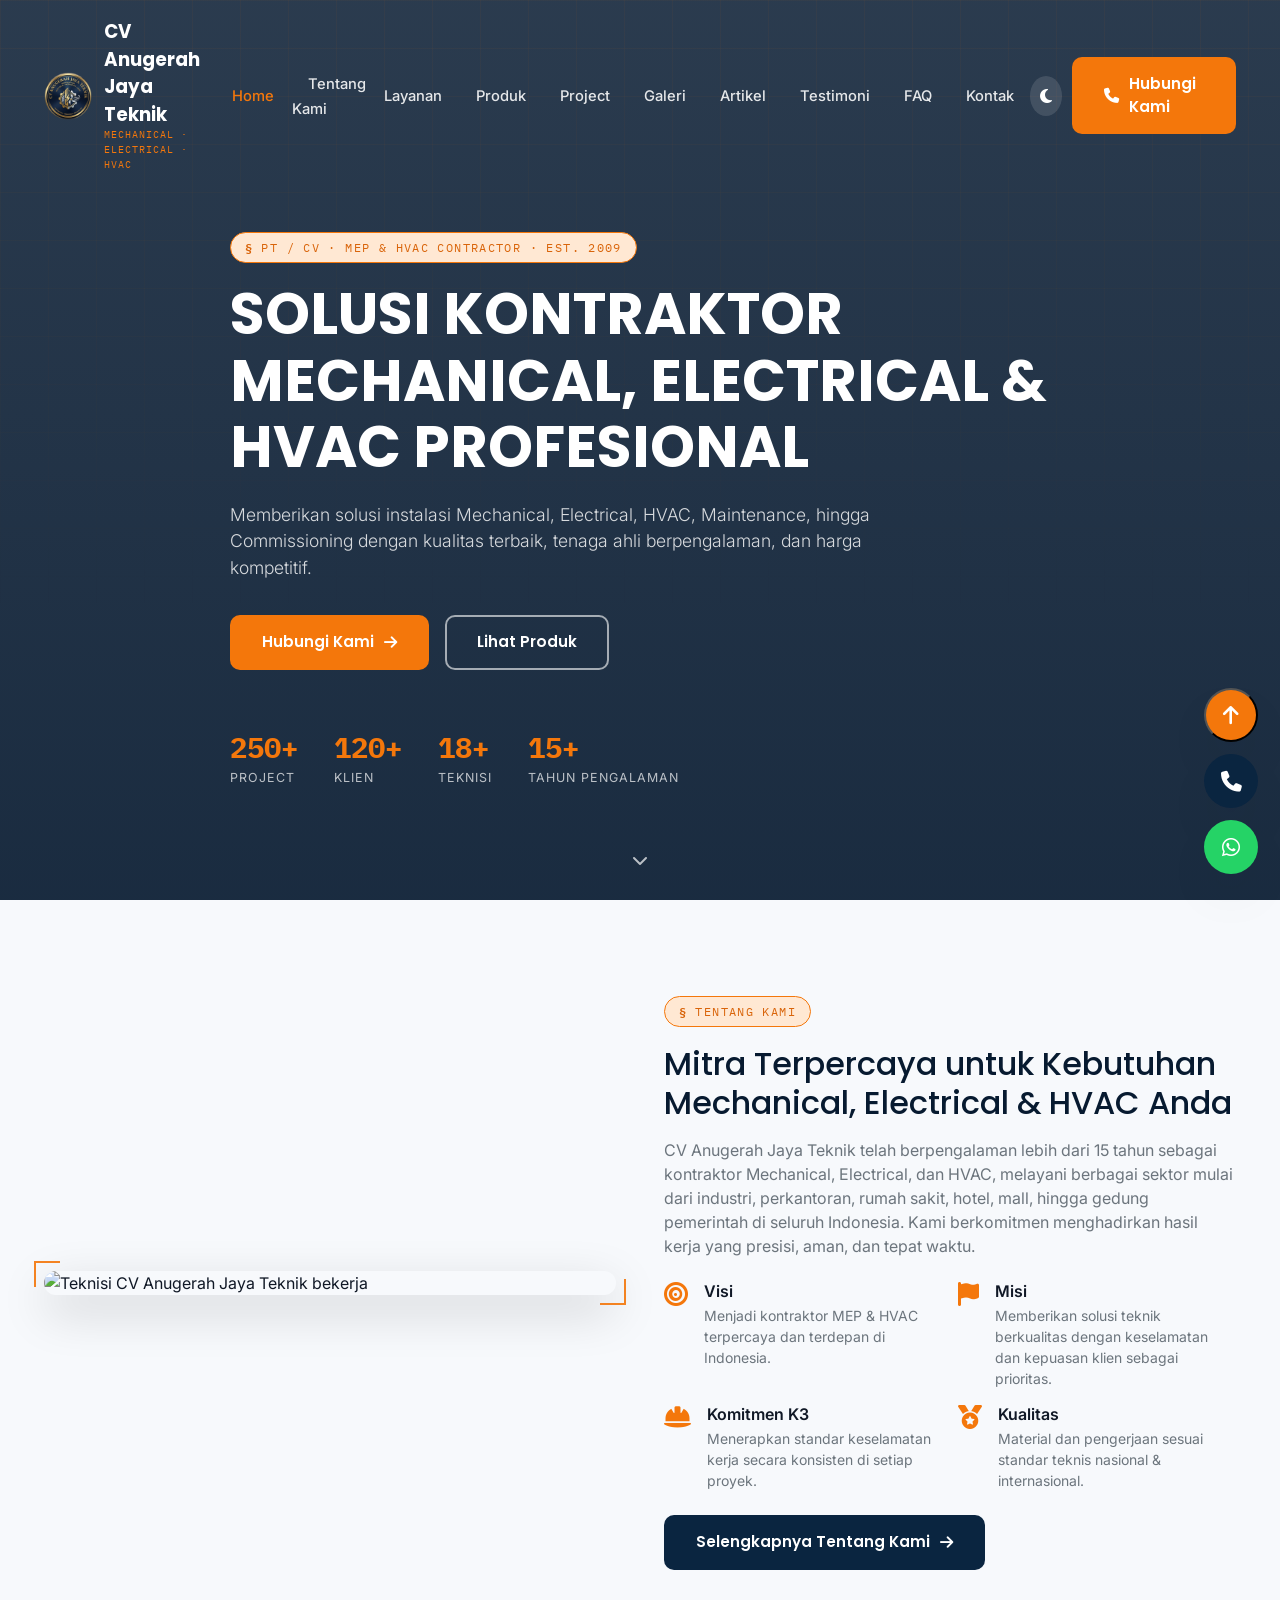
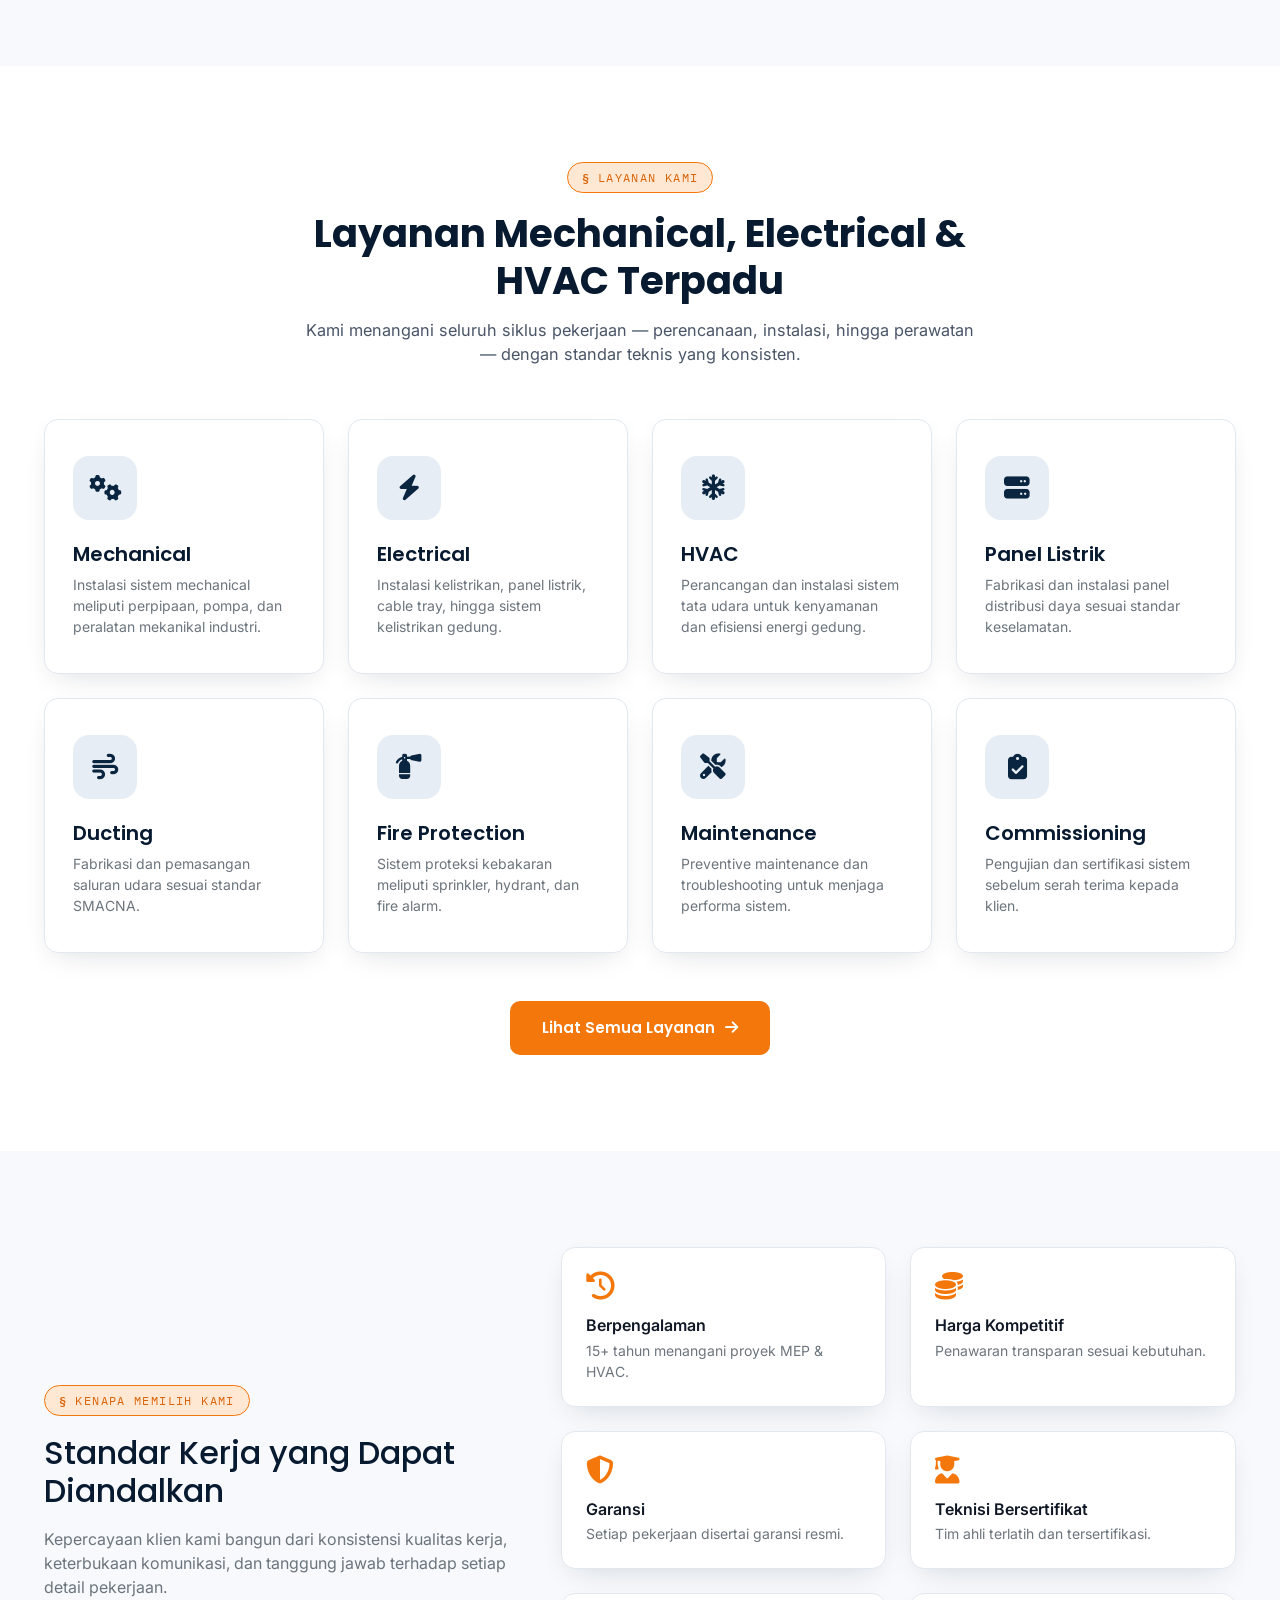
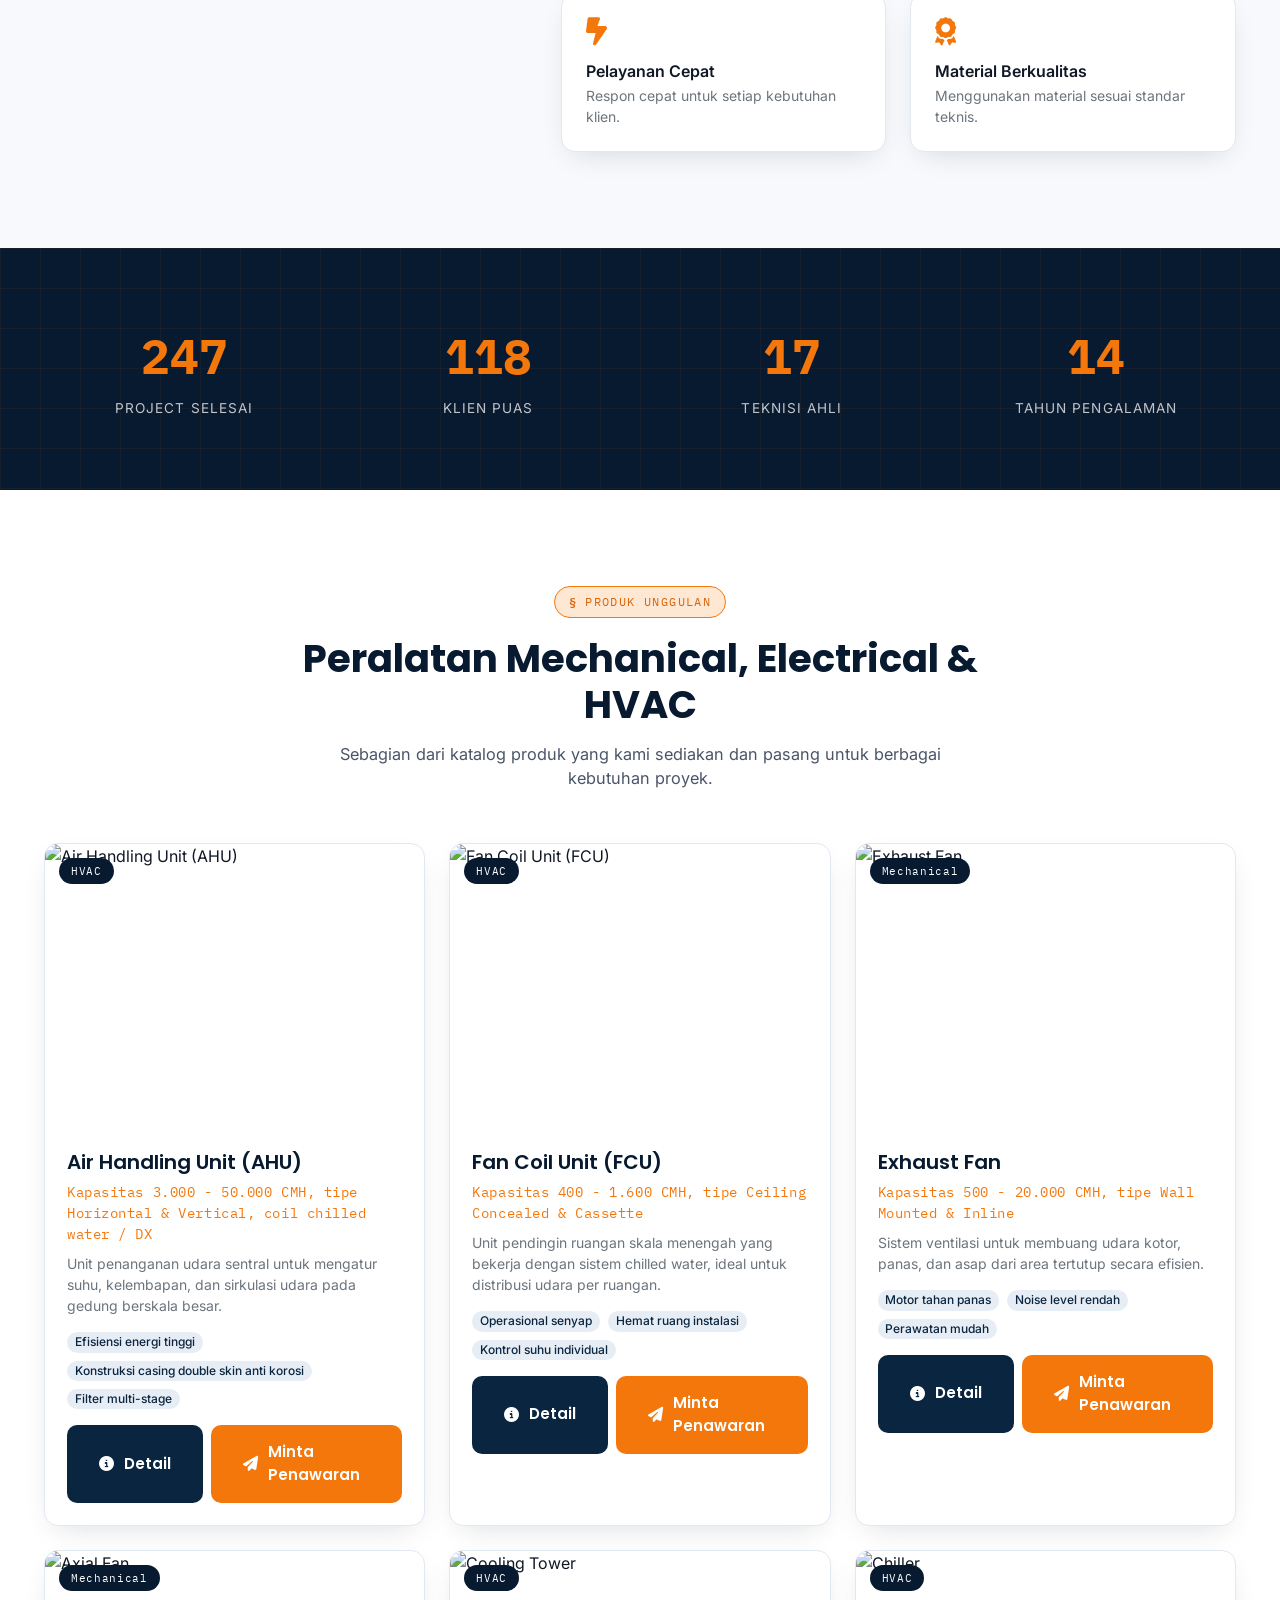
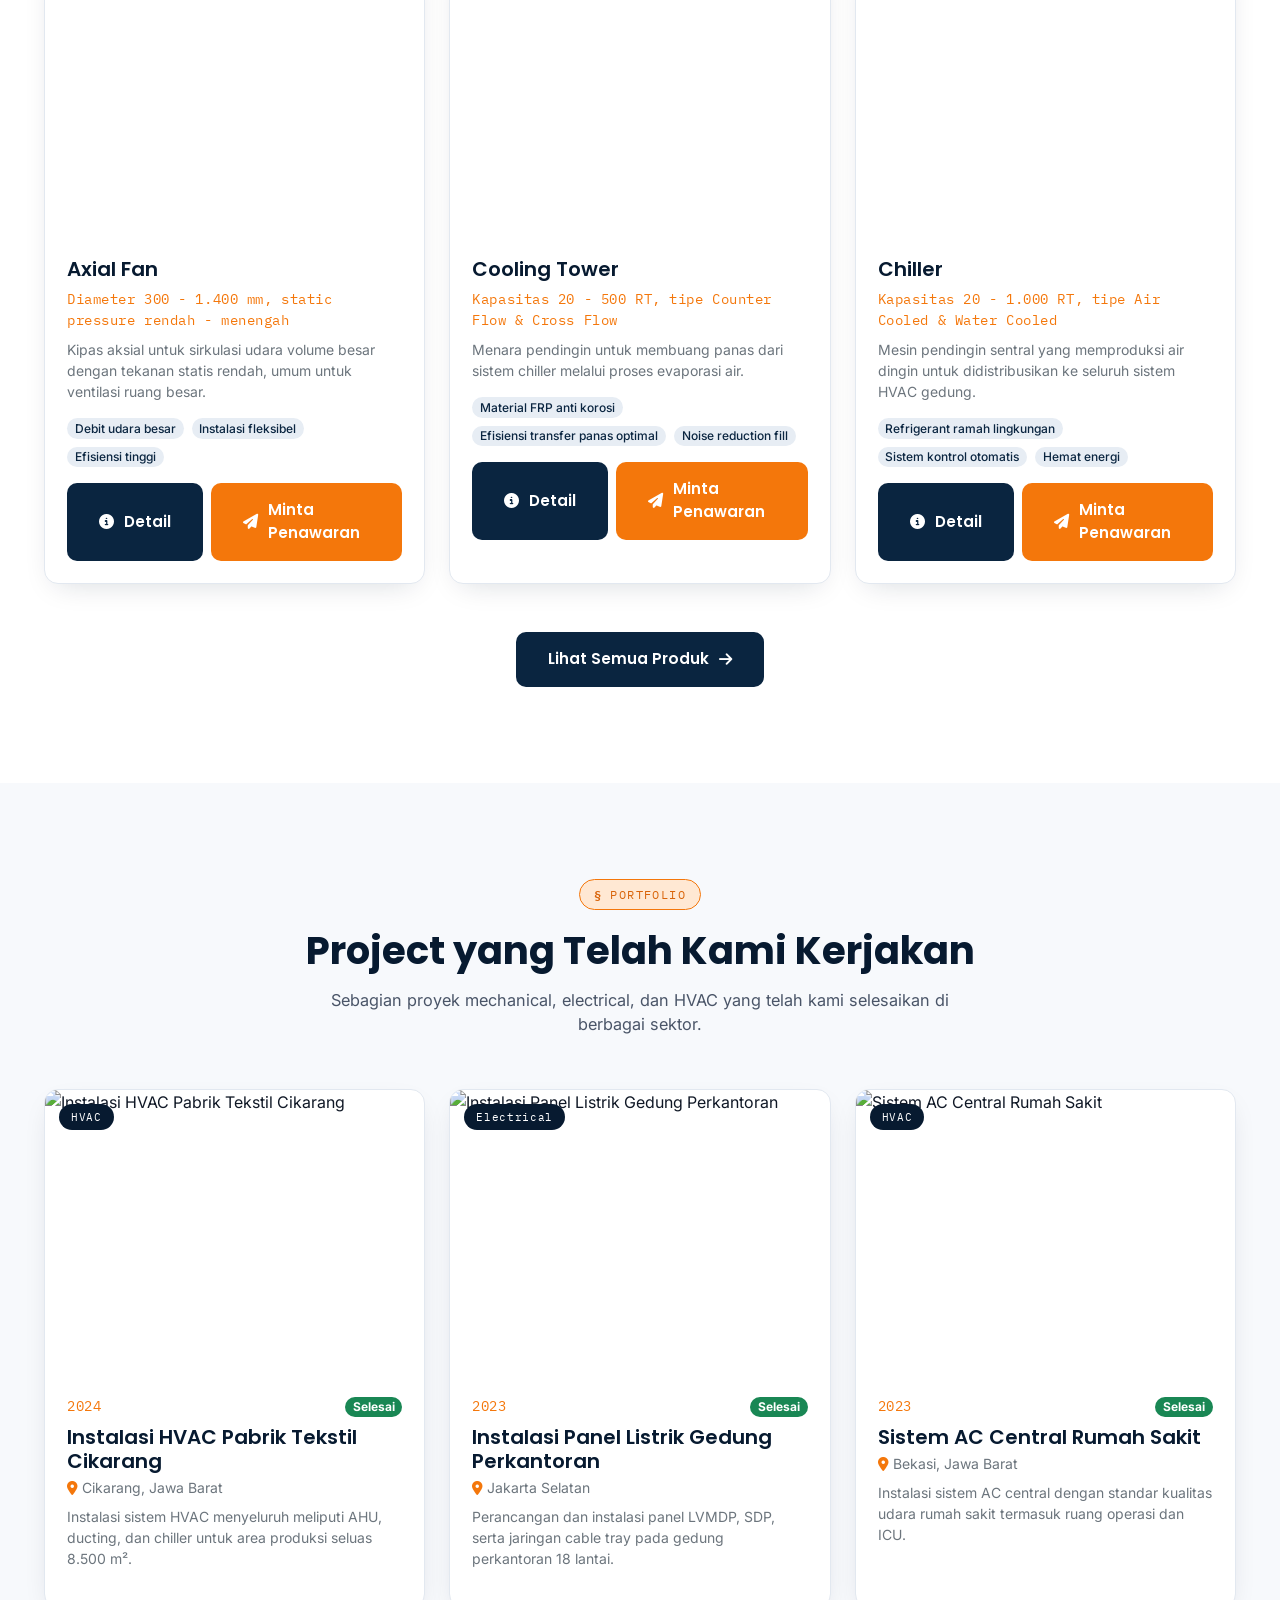
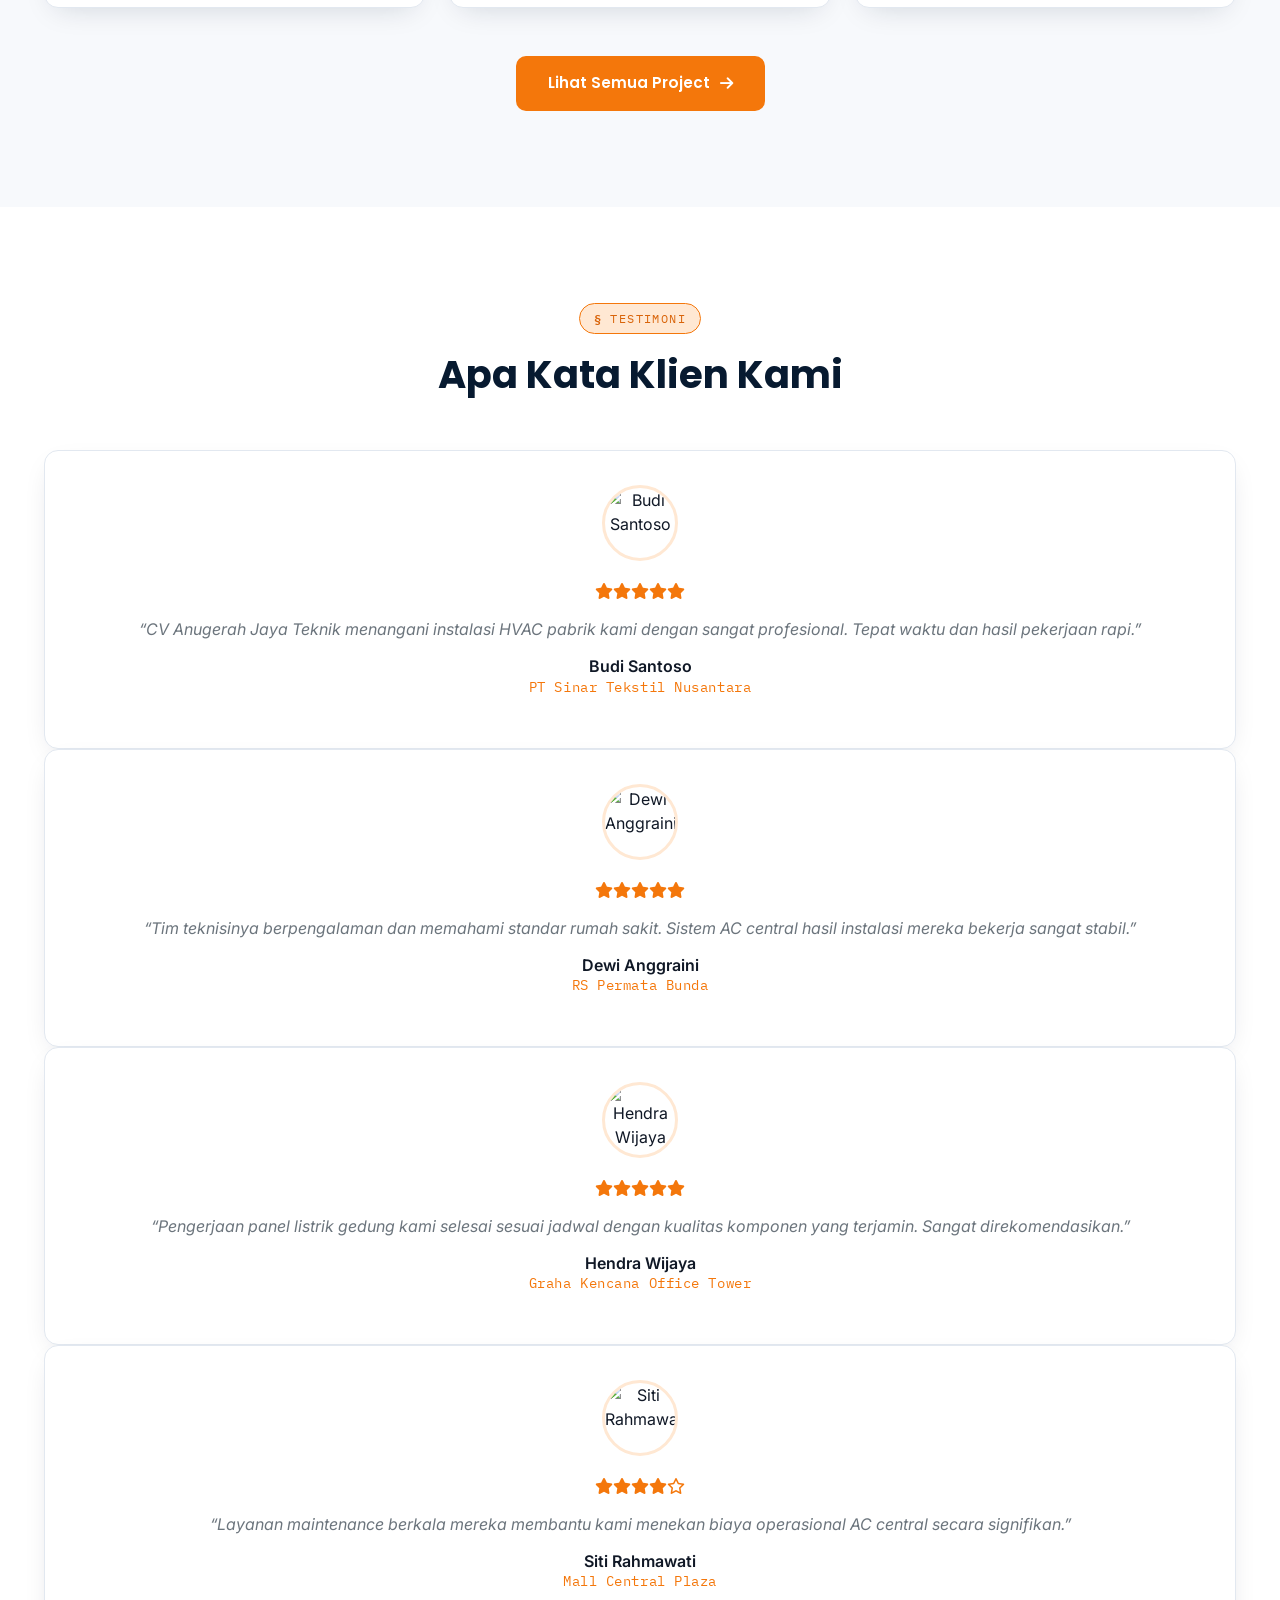
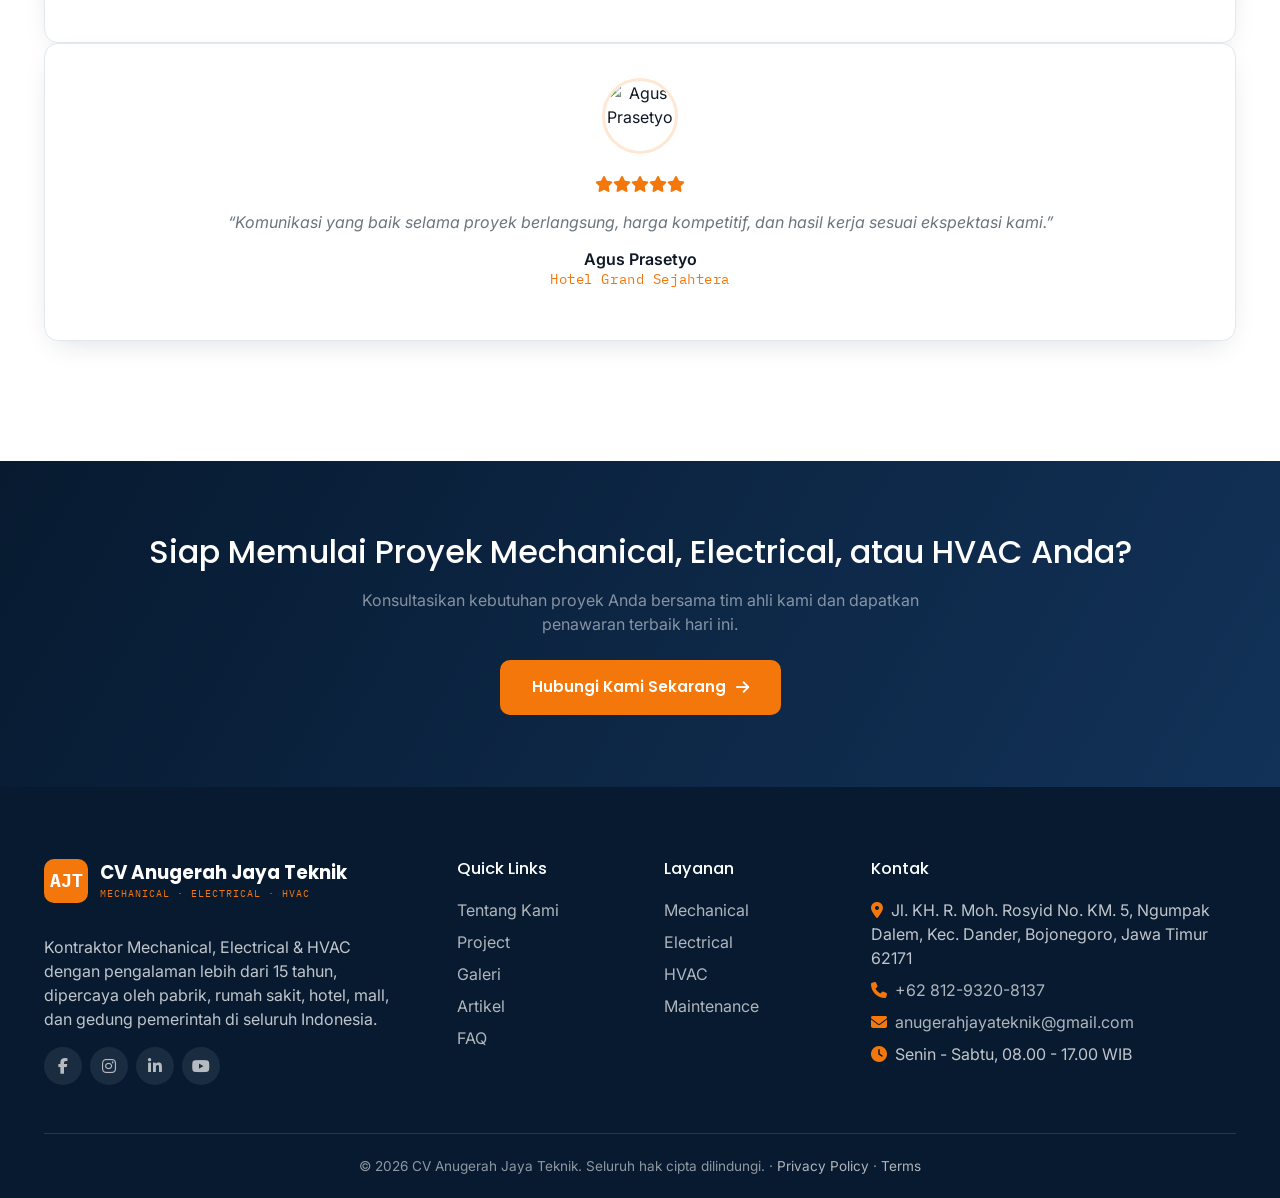
==== commit ead084b1: "Update index.html" ====
--- a/index.html
+++ b/index.html
@@ -40,7 +40,7 @@
 }
 </script>
 
-<link rel="icon" href="assets/img/favicon-32.png" type="image/png">
+<link rel="icon" href="assets/favicon-32.png" type="image/png">
 
 <!-- Fonts -->
 <link rel="preconnect" href="https://fonts.googleapis.com">
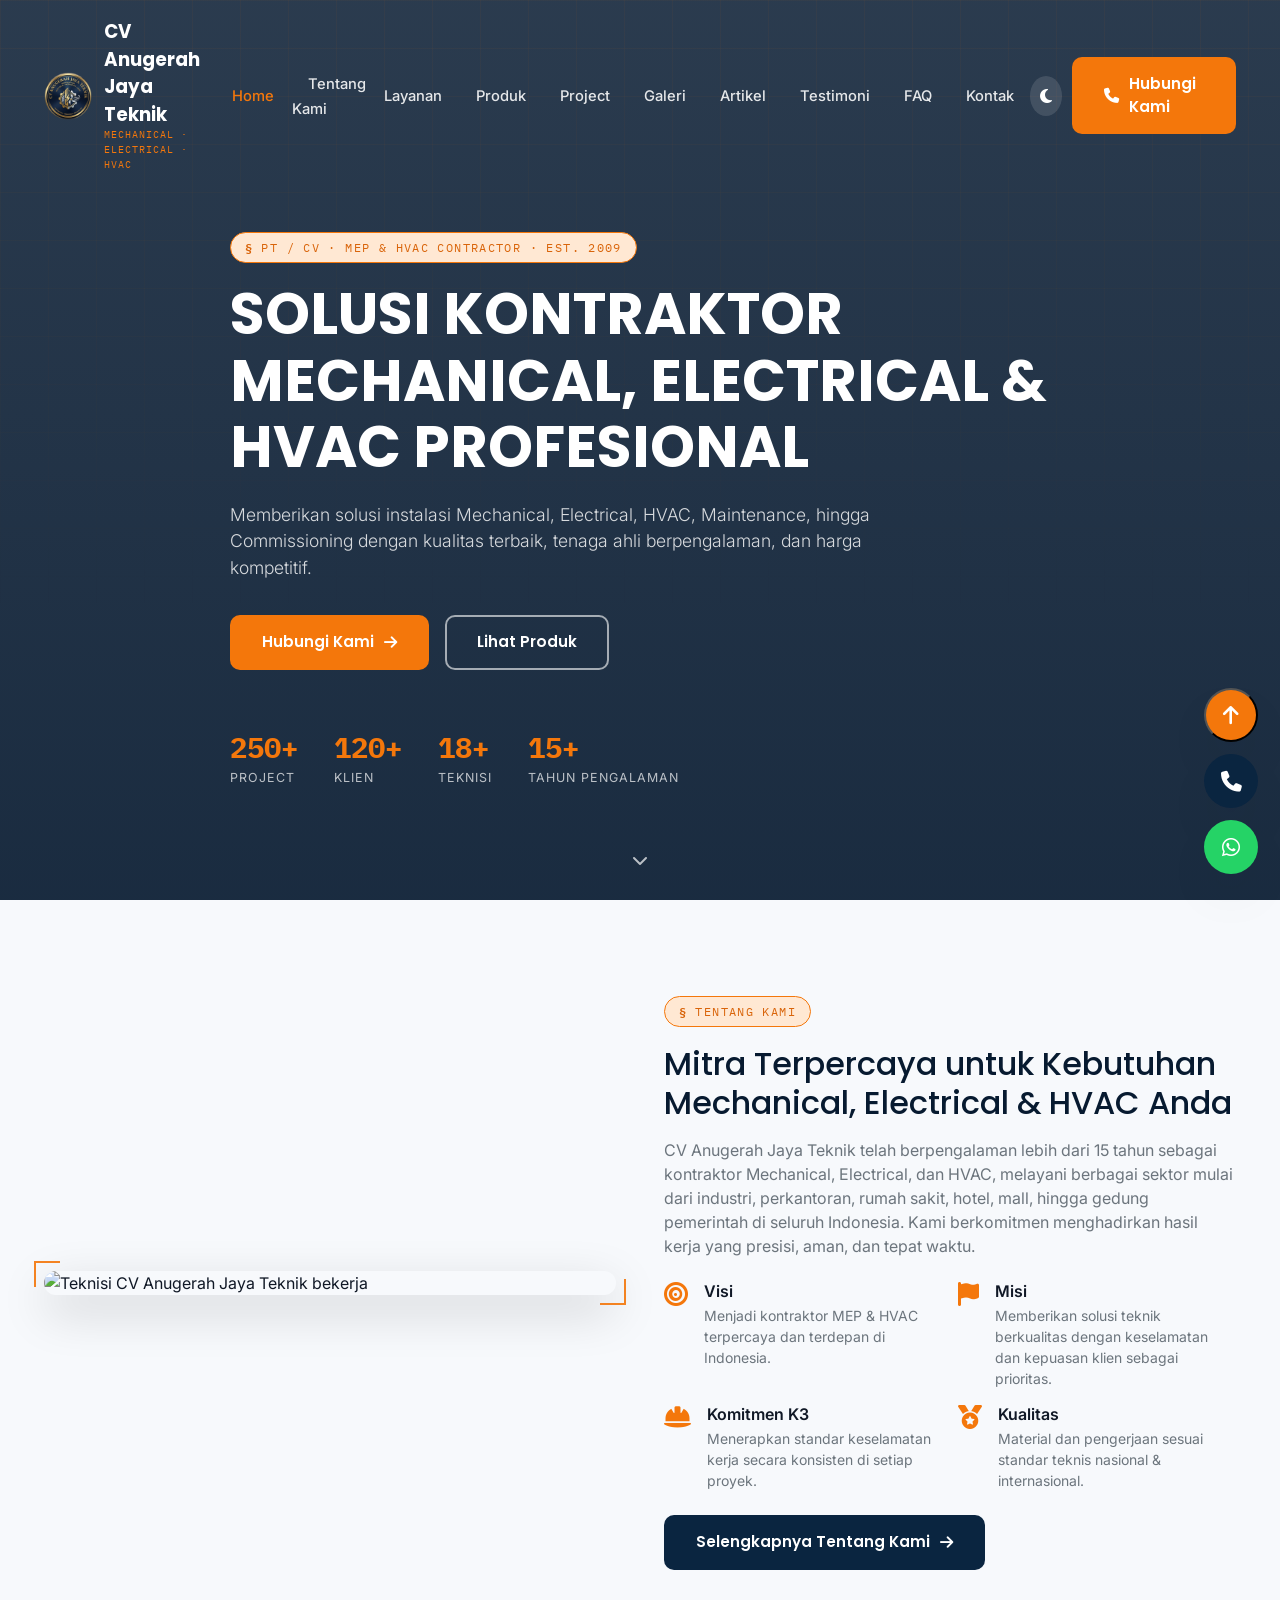
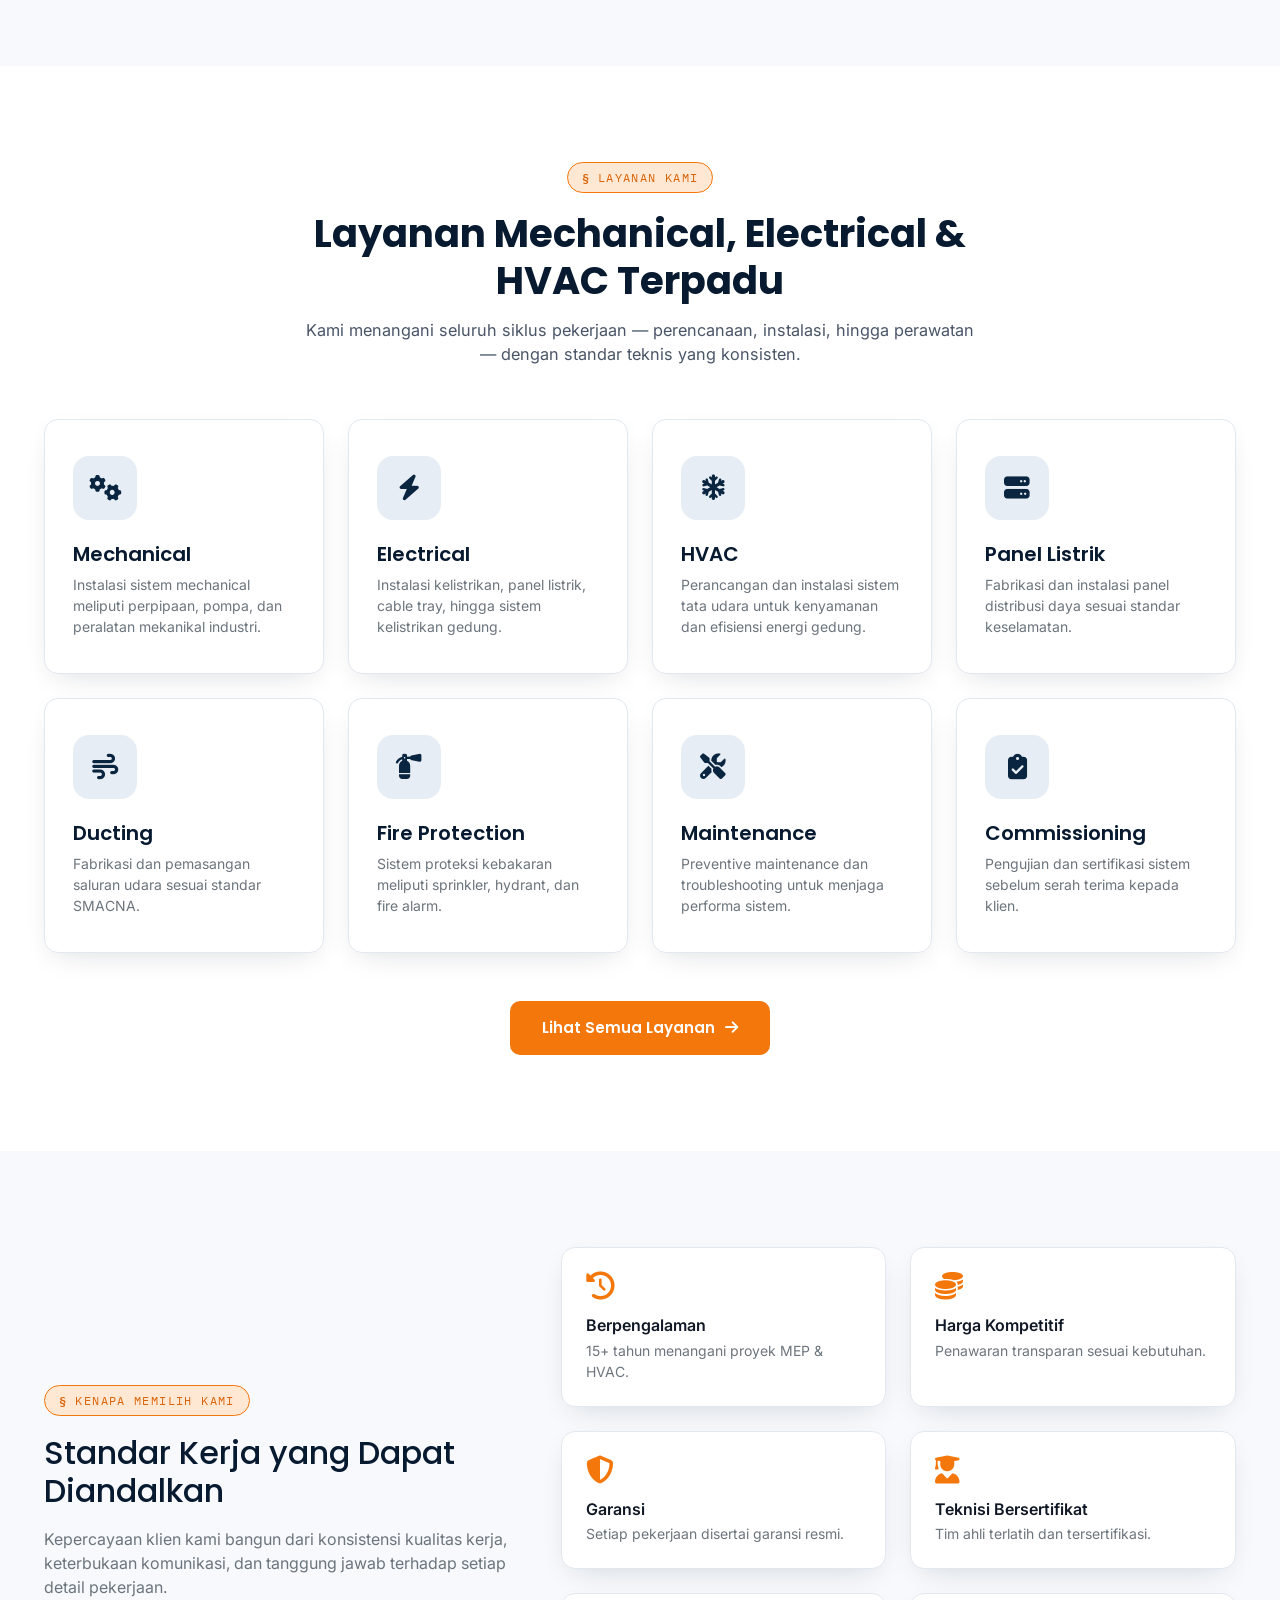
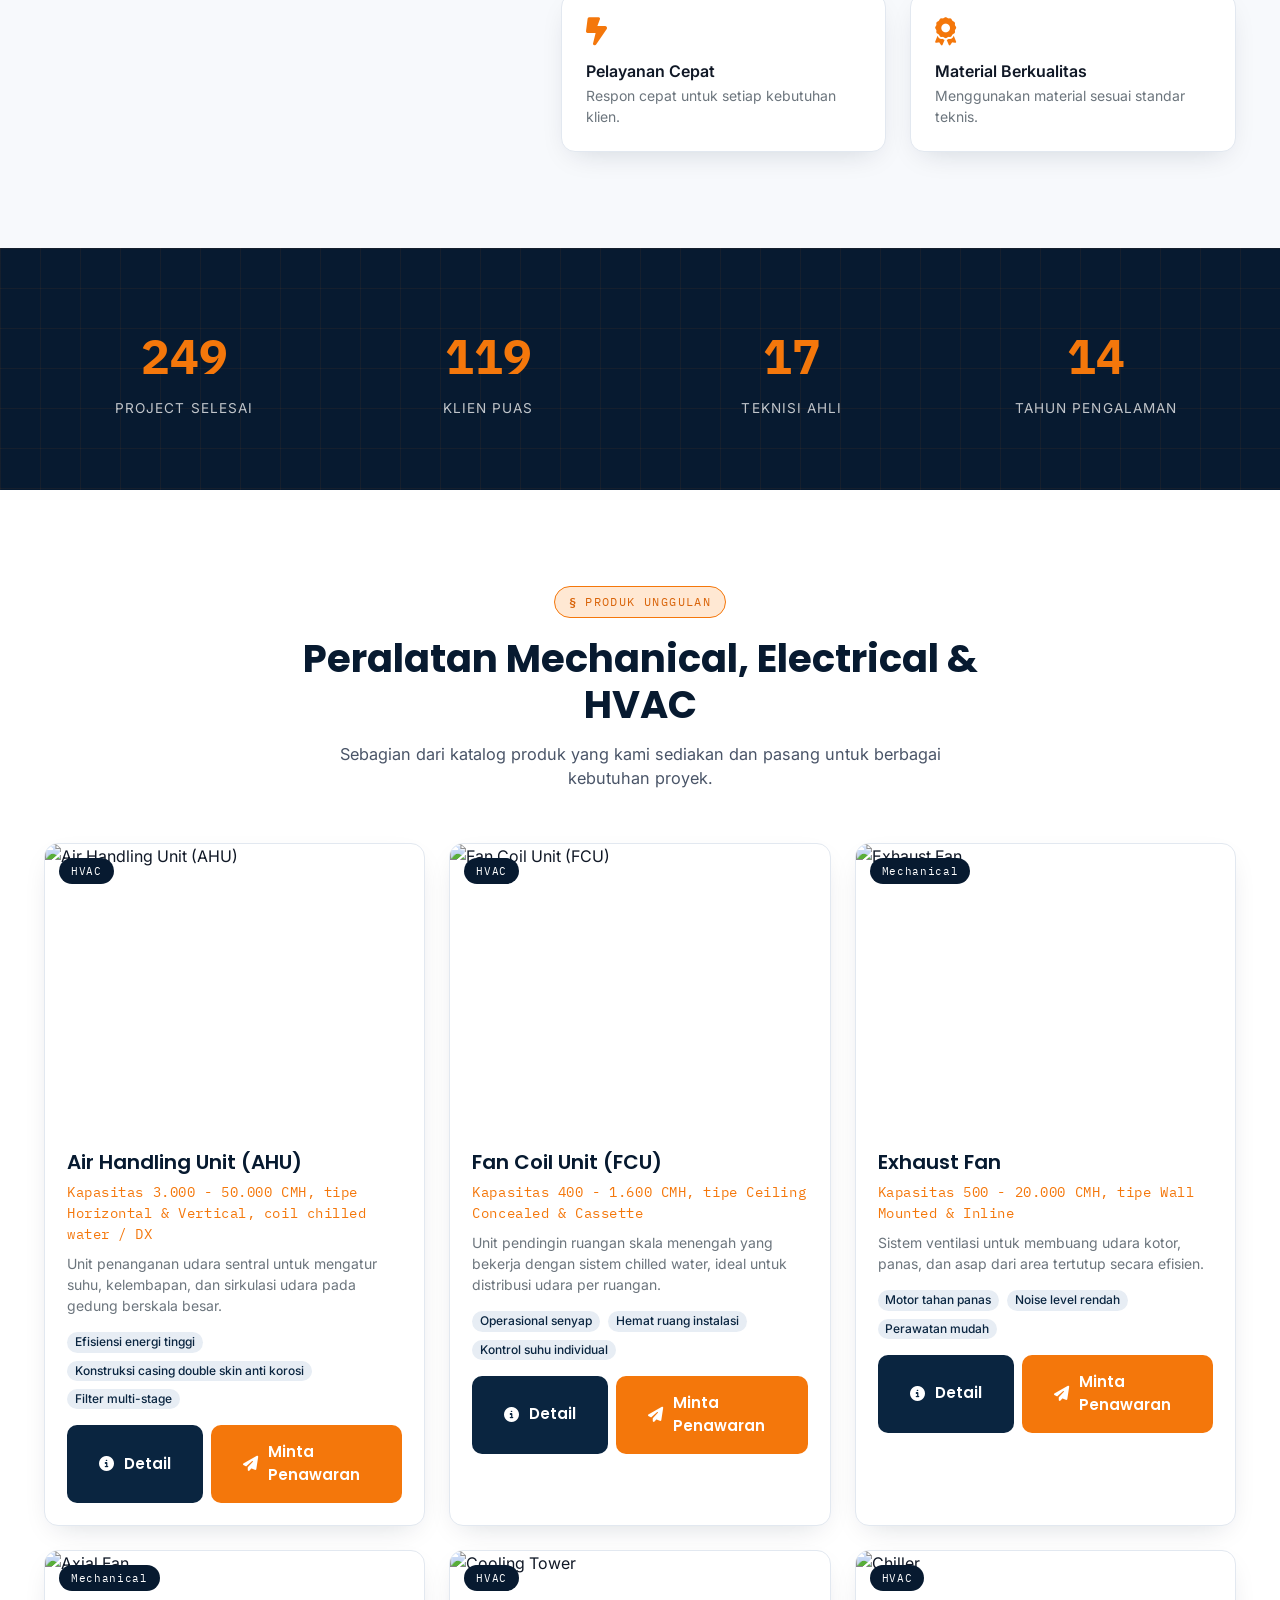
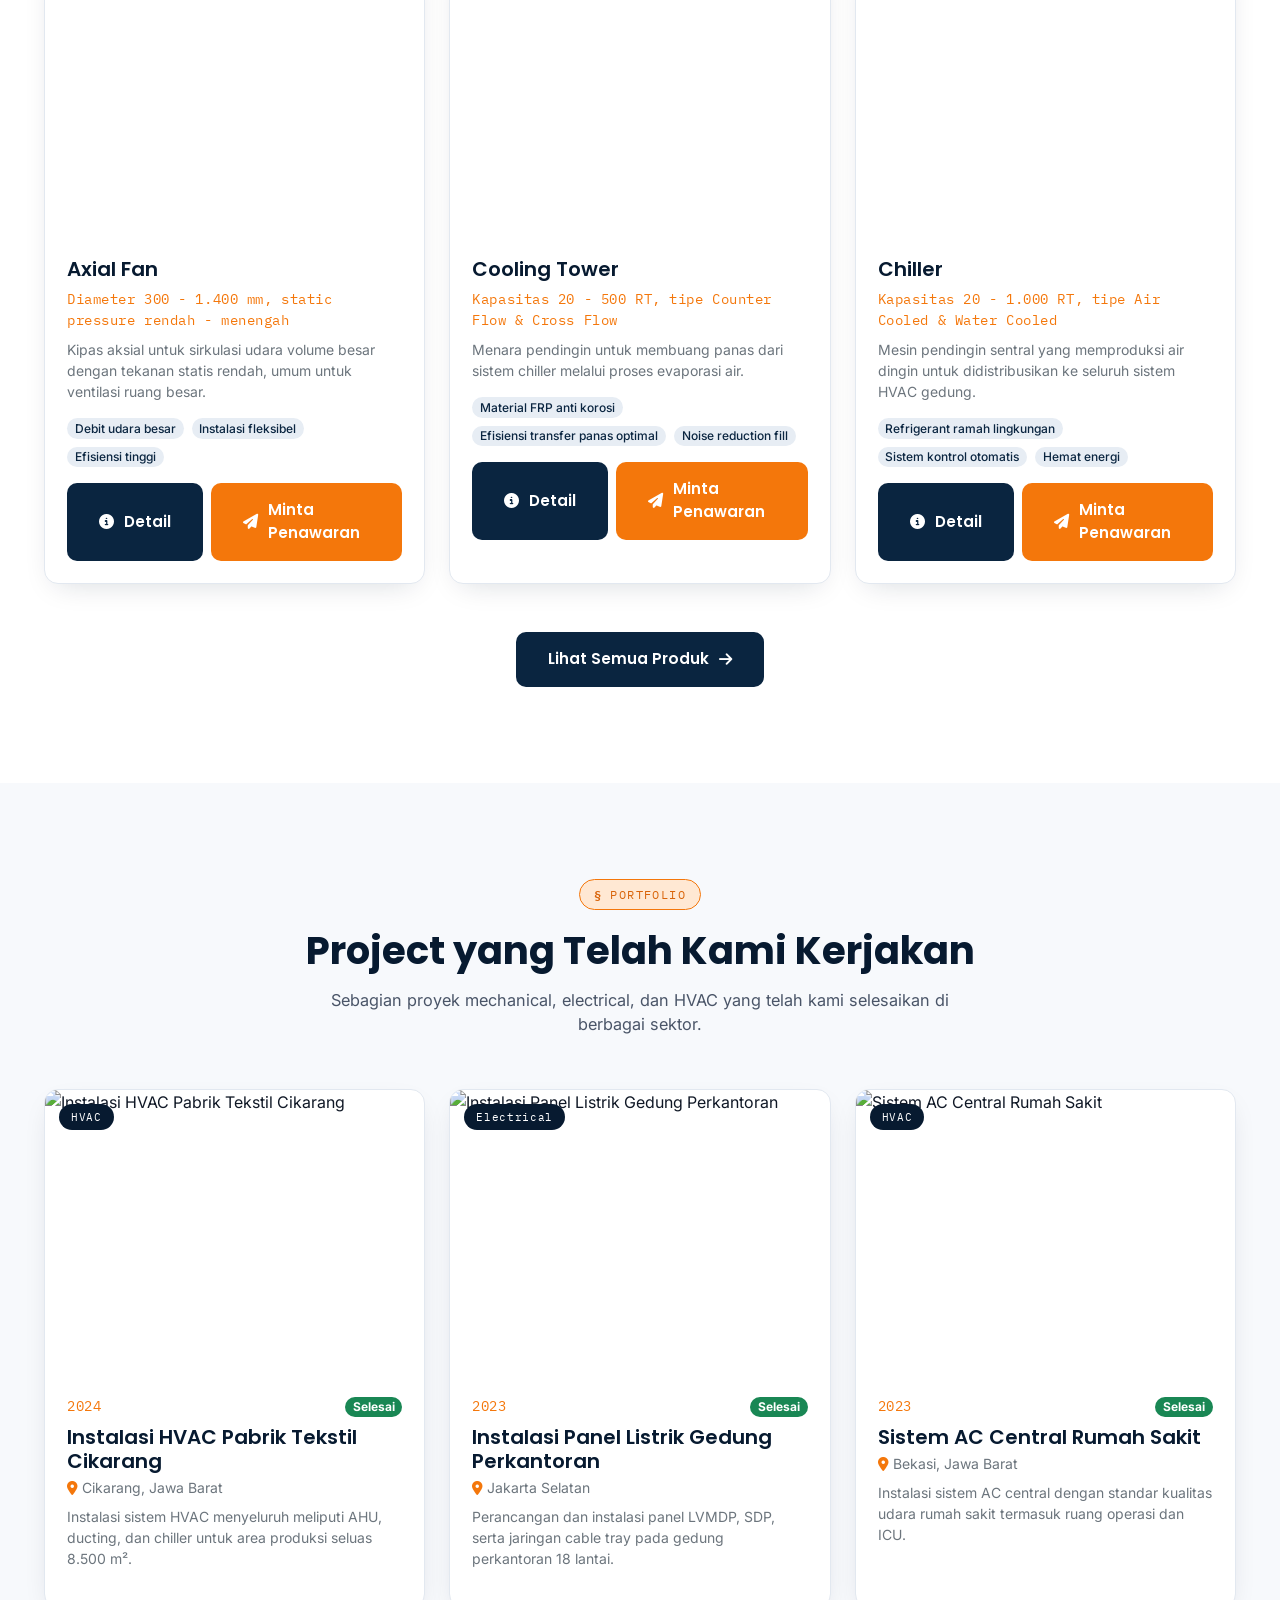
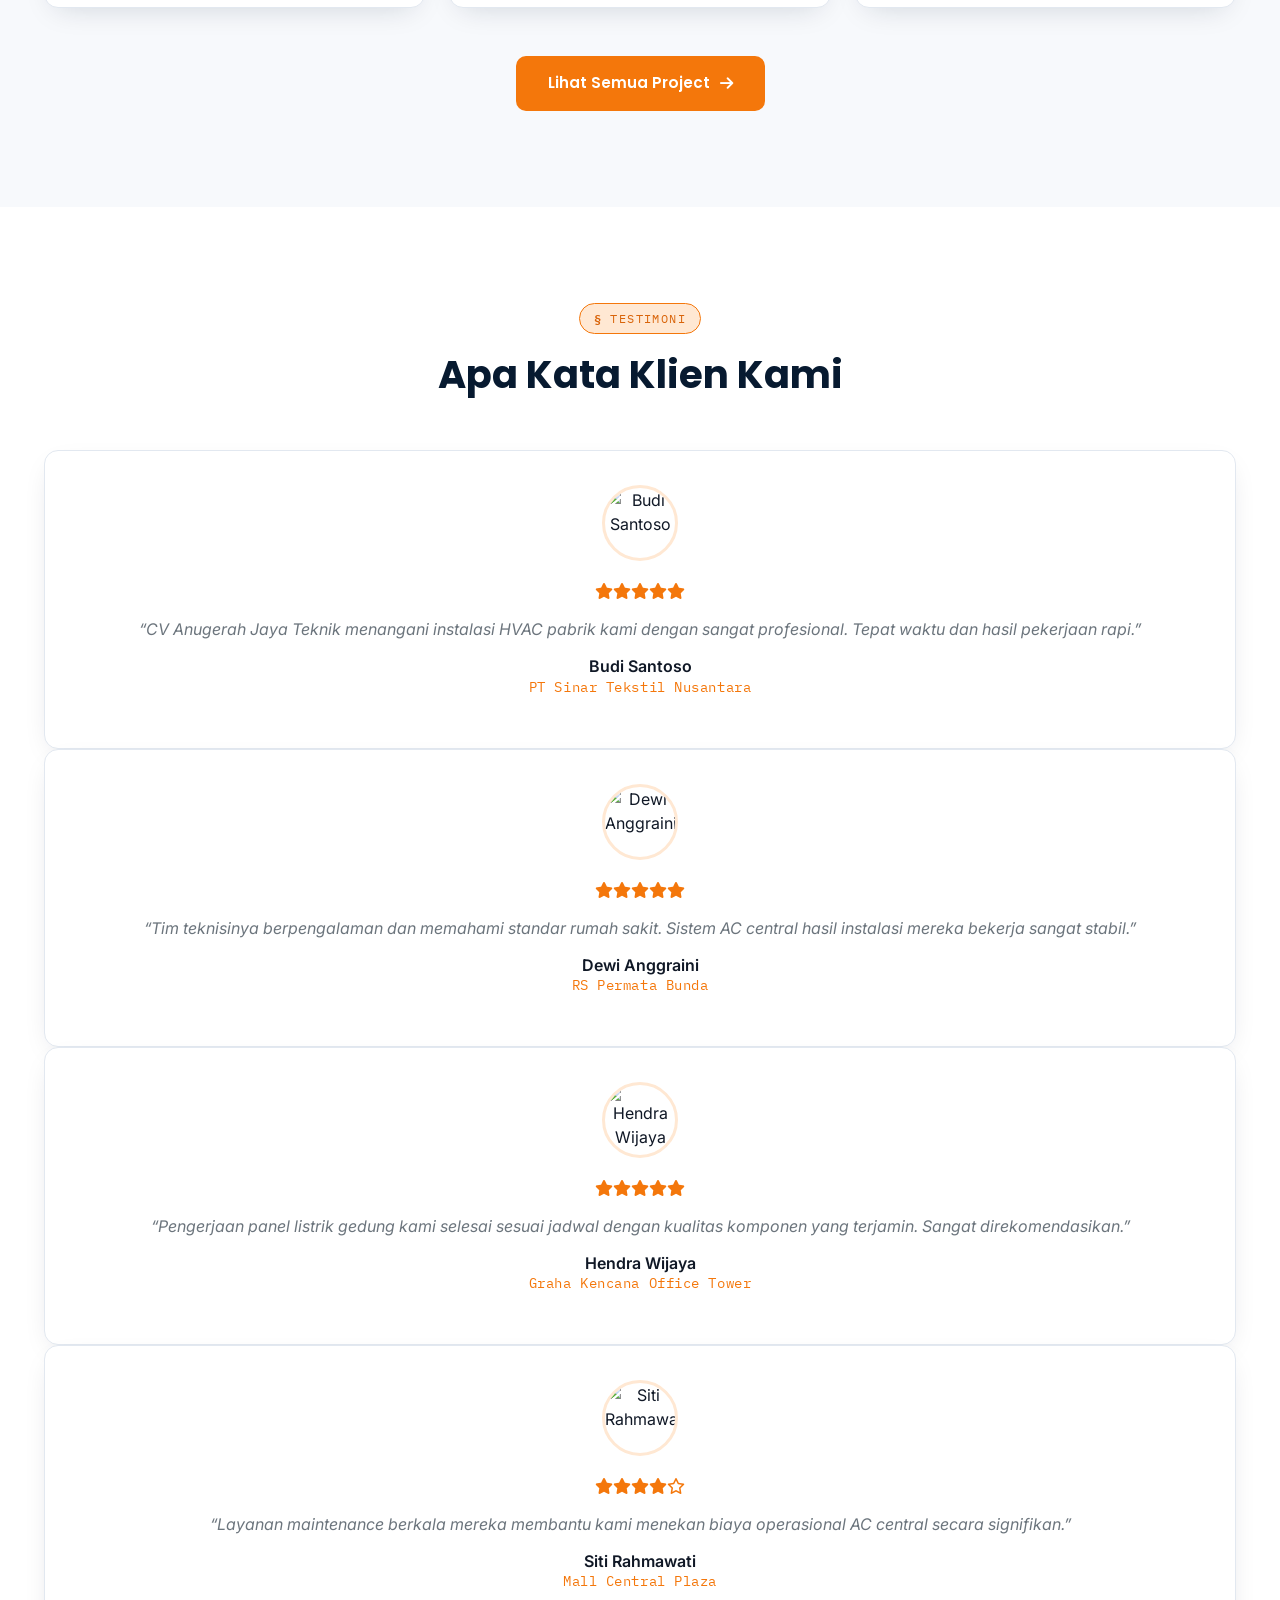
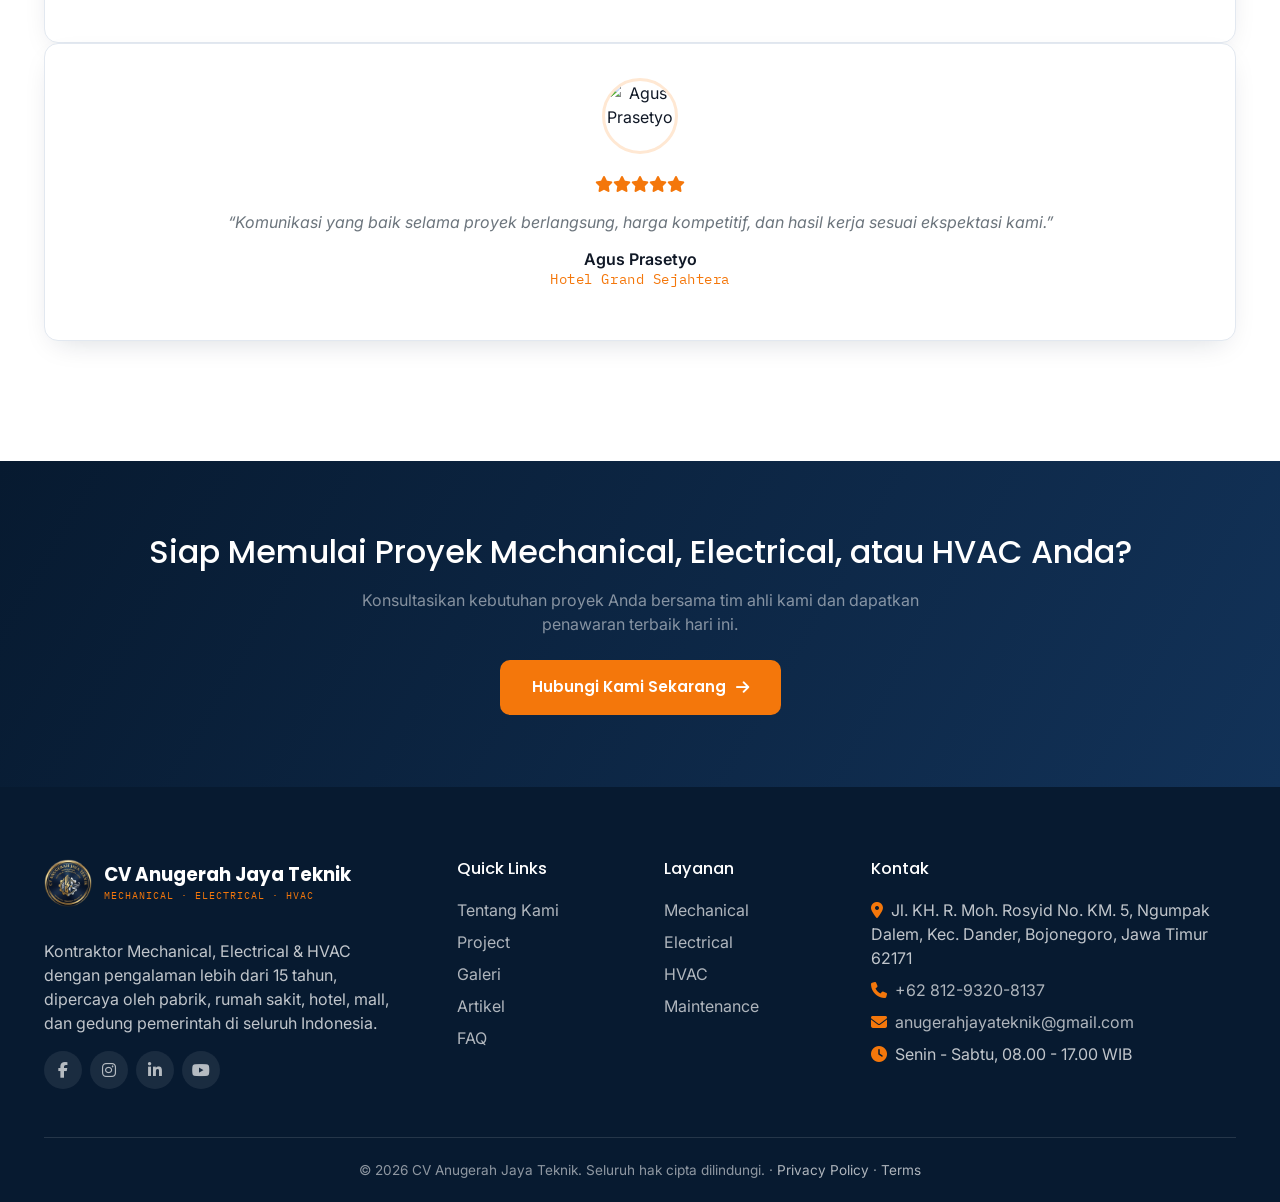
==== commit 19d01438: "Update index.html" ====
--- a/index.html
+++ b/index.html
@@ -59,7 +59,7 @@
 </head>
 <body>
 
-<div id="loader"><div class="loader-mark">AJT</div></div>
+<div id="loader"><img src="assets/logo-badge.png" alt="Logo CV Anugerah Jaya Teknik" style="width:90px;height:90px;object-fit:contain;animation:pulseLoader 1.1s ease-in-out infinite;"></div>
 
 <div id="site-header"></div>
 
